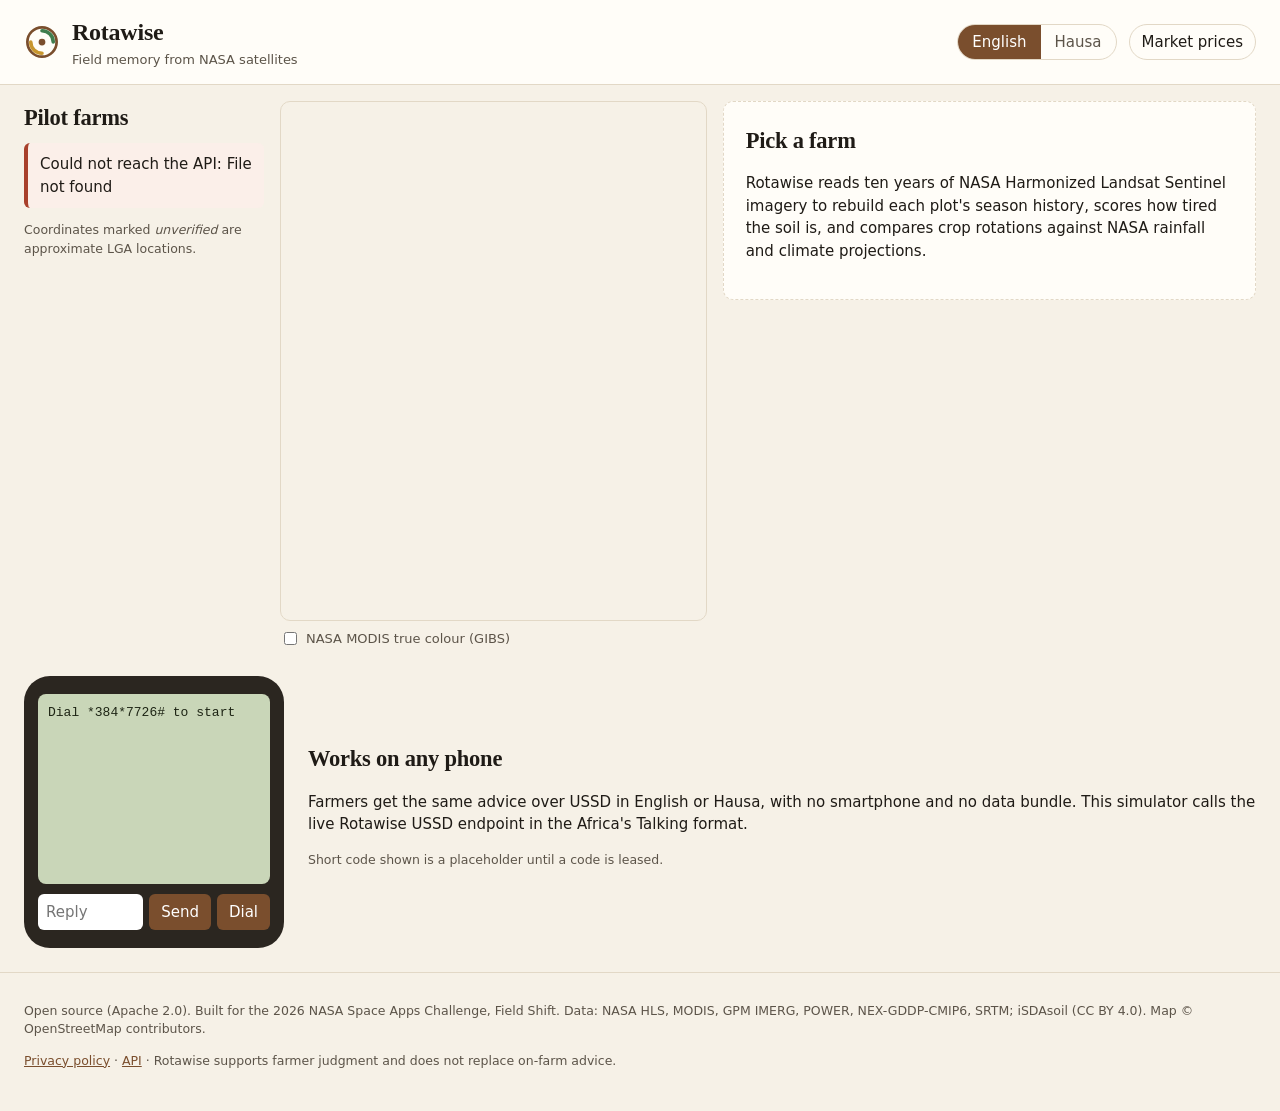
==== web/index.html @ 7418905a "Rotawise: NASA data pipeline, rotation engine, API, USSD and dashboard" ====
<!DOCTYPE html>
<html lang="en">
<head>
  <meta charset="utf-8">
  <meta name="viewport" content="width=device-width, initial-scale=1">
  <title>Rotawise · Field memory from NASA satellites</title>
  <meta name="description" content="Crop rotation decision support for Nigerian smallholder farms, built on NASA Earth observations.">
  <link rel="icon" href="favicon.svg" type="image/svg+xml">
  <link rel="stylesheet" href="vendor/maplibre-gl.css">
  <link rel="stylesheet" href="styles.css">
</head>
<body>
  <header class="top">
    <div class="brand">
      <svg class="mark" viewBox="0 0 32 32" aria-hidden="true">
        <circle cx="16" cy="16" r="13" fill="none" stroke="currentColor" stroke-width="2.4"/>
        <path d="M16 6 A10 10 0 0 1 26 16" fill="none" stroke="var(--legume)" stroke-width="3.2" stroke-linecap="round"/>
        <path d="M16 26 A10 10 0 0 1 6 16" fill="none" stroke="var(--cereal)" stroke-width="3.2" stroke-linecap="round"/>
        <circle cx="16" cy="16" r="3" fill="currentColor"/>
      </svg>
      <div>
        <h1>Rotawise</h1>
        <p class="tag">Field memory from NASA satellites</p>
      </div>
    </div>
    <div class="controls">
      <div class="seg" role="group" aria-label="Language">
        <button type="button" data-lang="en" aria-pressed="true">English</button>
        <button type="button" data-lang="ha" aria-pressed="false">Hausa</button>
      </div>
      <details class="prices">
        <summary>Market prices</summary>
        <form id="priceForm">
          <label>Urea, ₦ per 50 kg bag <input type="number" name="urea_price" min="1000" step="500" inputmode="numeric"></label>
          <label>Maize, ₦ per 100 kg bag <input type="number" name="maize_price" min="1000" step="500" inputmode="numeric"></label>
          <label>Baseline maize yield, t/ha <input type="number" name="baseline_yield" min="0.2" max="15" step="0.1"></label>
          <button type="submit">Update</button>
        </form>
      </details>
    </div>
  </header>

  <main class="layout">
    <aside class="farms" aria-label="Pilot farms">
      <h2>Pilot farms</h2>
      <ul id="farmList"></ul>
      <p class="fine">Coordinates marked <em>unverified</em> are approximate LGA locations.</p>
    </aside>

    <section class="mapwrap" aria-label="Map">
      <div id="map" role="img" aria-label="Map of pilot farms"></div>
      <label class="layer-toggle"><input type="checkbox" id="gibsToggle"> NASA MODIS true colour (GIBS)</label>
    </section>

    <section class="detail" id="detail" aria-live="polite">
      <div class="empty">
        <h2>Pick a farm</h2>
        <p>Rotawise reads ten years of NASA Harmonized Landsat Sentinel imagery to rebuild each plot's season history, scores how tired the soil is, and compares crop rotations against NASA rainfall and climate projections.</p>
      </div>
    </section>
  </main>

  <section class="ussd" aria-label="USSD simulator">
    <div class="phone">
      <div class="screen" id="ussdScreen">Dial *384*7726# to start</div>
      <form id="ussdForm" class="keypad">
        <input id="ussdInput" autocomplete="off" inputmode="numeric" aria-label="USSD reply" placeholder="Reply">
        <button type="submit">Send</button>
        <button type="button" id="ussdDial">Dial</button>
      </form>
    </div>
    <div class="ussd-copy">
      <h2>Works on any phone</h2>
      <p>Farmers get the same advice over USSD in English or Hausa, with no smartphone and no data bundle. This simulator calls the live Rotawise USSD endpoint in the Africa's Talking format.</p>
      <p class="fine">Short code shown is a placeholder until a code is leased.</p>
    </div>
  </section>

  <footer class="foot">
    <p>Open source (Apache 2.0). Built for the 2026 NASA Space Apps Challenge, Field Shift. Data: NASA HLS, MODIS, GPM IMERG, POWER, NEX-GDDP-CMIP6, SRTM; iSDAsoil (CC BY 4.0). Map © OpenStreetMap contributors.</p>
    <p><a href="privacy.html">Privacy policy</a> · <a href="/api/docs">API</a> · Rotawise supports farmer judgment and does not replace on-farm advice.</p>
  </footer>

  <script src="vendor/maplibre-gl.js"></script>
  <script src="app.js" type="module"></script>
</body>
</html>
---- web/vendor/maplibre-gl.css ----
.maplibregl-map{font:12px/20px Helvetica Neue,Arial,Helvetica,sans-serif;overflow:hidden;position:relative;-webkit-tap-highlight-color:rgb(0 0 0/0)}.maplibregl-canvas{left:0;position:absolute;top:0}.maplibregl-map:fullscreen{height:100%;width:100%}.maplibregl-ctrl-group button.maplibregl-ctrl-compass{touch-action:none}.maplibregl-canvas-container.maplibregl-interactive,.maplibregl-ctrl-group button.maplibregl-ctrl-compass{cursor:grab;-webkit-user-select:none;-moz-user-select:none;user-select:none}.maplibregl-canvas-container.maplibregl-interactive.maplibregl-track-pointer{cursor:pointer}.maplibregl-canvas-container.maplibregl-interactive:active,.maplibregl-ctrl-group button.maplibregl-ctrl-compass:active{cursor:grabbing}.maplibregl-canvas-container.maplibregl-touch-zoom-rotate,.maplibregl-canvas-container.maplibregl-touch-zoom-rotate .maplibregl-canvas{touch-action:pan-x pan-y}.maplibregl-canvas-container.maplibregl-touch-drag-pan,.maplibregl-canvas-container.maplibregl-touch-drag-pan .maplibregl-canvas{touch-action:pinch-zoom}.maplibregl-canvas-container.maplibregl-touch-zoom-rotate.maplibregl-touch-drag-pan,.maplibregl-canvas-container.maplibregl-touch-zoom-rotate.maplibregl-touch-drag-pan .maplibregl-canvas{touch-action:none}.maplibregl-canvas-container.maplibregl-touch-drag-pan.maplibregl-cooperative-gestures,.maplibregl-canvas-container.maplibregl-touch-drag-pan.maplibregl-cooperative-gestures .maplibregl-canvas{touch-action:pan-x pan-y}.maplibregl-ctrl-bottom-left,.maplibregl-ctrl-bottom-right,.maplibregl-ctrl-top-left,.maplibregl-ctrl-top-right{pointer-events:none;position:absolute;z-index:2}.maplibregl-ctrl-top-left{left:0;top:0}.maplibregl-ctrl-top-right{right:0;top:0}.maplibregl-ctrl-bottom-left{bottom:0;left:0}.maplibregl-ctrl-bottom-right{bottom:0;right:0}.maplibregl-ctrl{clear:both;pointer-events:auto;transform:translate(0)}.maplibregl-ctrl-top-left .maplibregl-ctrl{float:left;margin:10px 0 0 10px}.maplibregl-ctrl-top-right .maplibregl-ctrl{float:right;margin:10px 10px 0 0}.maplibregl-ctrl-bottom-left .maplibregl-ctrl{float:left;margin:0 0 10px 10px}.maplibregl-ctrl-bottom-right .maplibregl-ctrl{float:right;margin:0 10px 10px 0}.maplibregl-ctrl-group{background:#fff;border-radius:4px}.maplibregl-ctrl-group:not(:empty){box-shadow:0 0 0 2px rgba(0,0,0,.1)}@media (forced-colors:active){.maplibregl-ctrl-group:not(:empty){box-shadow:0 0 0 2px ButtonText}}.maplibregl-ctrl-group button{background-color:transparent;border:0;box-sizing:border-box;cursor:pointer;display:block;height:29px;outline:none;padding:0;width:29px}.maplibregl-ctrl-group button+button{border-top:1px solid #ddd}.maplibregl-ctrl button .maplibregl-ctrl-icon{background-position:50%;background-repeat:no-repeat;display:block;height:100%;width:100%}@media (forced-colors:active){.maplibregl-ctrl-icon{background-color:transparent}.maplibregl-ctrl-group button+button{border-top:1px solid ButtonText}}.maplibregl-ctrl button::-moz-focus-inner{border:0;padding:0}.maplibregl-ctrl-attrib-button:focus,.maplibregl-ctrl-group button:focus{box-shadow:0 0 2px 2px #0096ff}.maplibregl-ctrl button:disabled{cursor:not-allowed}.maplibregl-ctrl button:disabled .maplibregl-ctrl-icon{opacity:.25}.maplibregl-ctrl button:not(:disabled):hover{background-color:rgb(0 0 0/5%)}.maplibregl-ctrl-group button:focus:focus-visible{box-shadow:0 0 2px 2px #0096ff}.maplibregl-ctrl-group button:focus:not(:focus-visible){box-shadow:none}.maplibregl-ctrl-group button:focus:first-child{border-radius:4px 4px 0 0}.maplibregl-ctrl-group button:focus:last-child{border-radius:0 0 4px 4px}.maplibregl-ctrl-group button:focus:only-child{border-radius:inherit}.maplibregl-ctrl button.maplibregl-ctrl-zoom-out .maplibregl-ctrl-icon{background-image:url("data:image/svg+xml;charset=utf-8,%3Csvg xmlns='http://www.w3.org/2000/svg' width='29' height='29' fill='%23333' viewBox='0 0 29 29'%3E%3Cpath d='M10 13c-.75 0-1.5.75-1.5 1.5S9.25 16 10 16h9c.75 0 1.5-.75 1.5-1.5S19.75 13 19 13z'/%3E%3C/svg%3E")}.maplibregl-ctrl button.maplibregl-ctrl-zoom-in .maplibregl-ctrl-icon{background-image:url("data:image/svg+xml;charset=utf-8,%3Csvg xmlns='http://www.w3.org/2000/svg' width='29' height='29' fill='%23333' viewBox='0 0 29 29'%3E%3Cpath d='M14.5 8.5c-.75 0-1.5.75-1.5 1.5v3h-3c-.75 0-1.5.75-1.5 1.5S9.25 16 10 16h3v3c0 .75.75 1.5 1.5 1.5S16 19.75 16 19v-3h3c.75 0 1.5-.75 1.5-1.5S19.75 13 19 13h-3v-3c0-.75-.75-1.5-1.5-1.5'/%3E%3C/svg%3E")}@media (forced-colors:active){.maplibregl-ctrl button.maplibregl-ctrl-zoom-out .maplibregl-ctrl-icon{background-image:url("data:image/svg+xml;charset=utf-8,%3Csvg xmlns='http://www.w3.org/2000/svg' width='29' height='29' fill='%23fff' viewBox='0 0 29 29'%3E%3Cpath d='M10 13c-.75 0-1.5.75-1.5 1.5S9.25 16 10 16h9c.75 0 1.5-.75 1.5-1.5S19.75 13 19 13z'/%3E%3C/svg%3E")}.maplibregl-ctrl button.maplibregl-ctrl-zoom-in .maplibregl-ctrl-icon{background-image:url("data:image/svg+xml;charset=utf-8,%3Csvg xmlns='http://www.w3.org/2000/svg' width='29' height='29' fill='%23fff' viewBox='0 0 29 29'%3E%3Cpath d='M14.5 8.5c-.75 0-1.5.75-1.5 1.5v3h-3c-.75 0-1.5.75-1.5 1.5S9.25 16 10 16h3v3c0 .75.75 1.5 1.5 1.5S16 19.75 16 19v-3h3c.75 0 1.5-.75 1.5-1.5S19.75 13 19 13h-3v-3c0-.75-.75-1.5-1.5-1.5'/%3E%3C/svg%3E")}}@media (forced-colors:active) and (prefers-color-scheme:light){.maplibregl-ctrl button.maplibregl-ctrl-zoom-out .maplibregl-ctrl-icon{background-image:url("data:image/svg+xml;charset=utf-8,%3Csvg xmlns='http://www.w3.org/2000/svg' width='29' height='29' viewBox='0 0 29 29'%3E%3Cpath d='M10 13c-.75 0-1.5.75-1.5 1.5S9.25 16 10 16h9c.75 0 1.5-.75 1.5-1.5S19.75 13 19 13z'/%3E%3C/svg%3E")}.maplibregl-ctrl button.maplibregl-ctrl-zoom-in .maplibregl-ctrl-icon{background-image:url("data:image/svg+xml;charset=utf-8,%3Csvg xmlns='http://www.w3.org/2000/svg' width='29' height='29' viewBox='0 0 29 29'%3E%3Cpath d='M14.5 8.5c-.75 0-1.5.75-1.5 1.5v3h-3c-.75 0-1.5.75-1.5 1.5S9.25 16 10 16h3v3c0 .75.75 1.5 1.5 1.5S16 19.75 16 19v-3h3c.75 0 1.5-.75 1.5-1.5S19.75 13 19 13h-3v-3c0-.75-.75-1.5-1.5-1.5'/%3E%3C/svg%3E")}}.maplibregl-ctrl button.maplibregl-ctrl-fullscreen .maplibregl-ctrl-icon{background-image:url("data:image/svg+xml;charset=utf-8,%3Csvg xmlns='http://www.w3.org/2000/svg' width='29' height='29' fill='%23333' viewBox='0 0 29 29'%3E%3Cpath d='M24 16v5.5c0 1.75-.75 2.5-2.5 2.5H16v-1l3-1.5-4-5.5 1-1 5.5 4 1.5-3zM6 16l1.5 3 5.5-4 1 1-4 5.5 3 1.5v1H7.5C5.75 24 5 23.25 5 21.5V16zm7-11v1l-3 1.5 4 5.5-1 1-5.5-4L6 13H5V7.5C5 5.75 5.75 5 7.5 5zm11 2.5c0-1.75-.75-2.5-2.5-2.5H16v1l3 1.5-4 5.5 1 1 5.5-4 1.5 3h1z'/%3E%3C/svg%3E")}.maplibregl-ctrl button.maplibregl-ctrl-shrink .maplibregl-ctrl-icon{background-image:url("data:image/svg+xml;charset=utf-8,%3Csvg xmlns='http://www.w3.org/2000/svg' width='29' height='29' viewBox='0 0 29 29'%3E%3Cpath d='M18.5 16c-1.75 0-2.5.75-2.5 2.5V24h1l1.5-3 5.5 4 1-1-4-5.5 3-1.5v-1zM13 18.5c0-1.75-.75-2.5-2.5-2.5H5v1l3 1.5L4 24l1 1 5.5-4 1.5 3h1zm3-8c0 1.75.75 2.5 2.5 2.5H24v-1l-3-1.5L25 5l-1-1-5.5 4L17 5h-1zM10.5 13c1.75 0 2.5-.75 2.5-2.5V5h-1l-1.5 3L5 4 4 5l4 5.5L5 12v1z'/%3E%3C/svg%3E")}@media (forced-colors:active){.maplibregl-ctrl button.maplibregl-ctrl-fullscreen .maplibregl-ctrl-icon{background-image:url("data:image/svg+xml;charset=utf-8,%3Csvg xmlns='http://www.w3.org/2000/svg' width='29' height='29' fill='%23fff' viewBox='0 0 29 29'%3E%3Cpath d='M24 16v5.5c0 1.75-.75 2.5-2.5 2.5H16v-1l3-1.5-4-5.5 1-1 5.5 4 1.5-3zM6 16l1.5 3 5.5-4 1 1-4 5.5 3 1.5v1H7.5C5.75 24 5 23.25 5 21.5V16zm7-11v1l-3 1.5 4 5.5-1 1-5.5-4L6 13H5V7.5C5 5.75 5.75 5 7.5 5zm11 2.5c0-1.75-.75-2.5-2.5-2.5H16v1l3 1.5-4 5.5 1 1 5.5-4 1.5 3h1z'/%3E%3C/svg%3E")}.maplibregl-ctrl button.maplibregl-ctrl-shrink .maplibregl-ctrl-icon{background-image:url("data:image/svg+xml;charset=utf-8,%3Csvg xmlns='http://www.w3.org/2000/svg' width='29' height='29' fill='%23fff' viewBox='0 0 29 29'%3E%3Cpath d='M18.5 16c-1.75 0-2.5.75-2.5 2.5V24h1l1.5-3 5.5 4 1-1-4-5.5 3-1.5v-1zM13 18.5c0-1.75-.75-2.5-2.5-2.5H5v1l3 1.5L4 24l1 1 5.5-4 1.5 3h1zm3-8c0 1.75.75 2.5 2.5 2.5H24v-1l-3-1.5L25 5l-1-1-5.5 4L17 5h-1zM10.5 13c1.75 0 2.5-.75 2.5-2.5V5h-1l-1.5 3L5 4 4 5l4 5.5L5 12v1z'/%3E%3C/svg%3E")}}@media (forced-colors:active) and (prefers-color-scheme:light){.maplibregl-ctrl button.maplibregl-ctrl-fullscreen .maplibregl-ctrl-icon{background-image:url("data:image/svg+xml;charset=utf-8,%3Csvg xmlns='http://www.w3.org/2000/svg' width='29' height='29' viewBox='0 0 29 29'%3E%3Cpath d='M24 16v5.5c0 1.75-.75 2.5-2.5 2.5H16v-1l3-1.5-4-5.5 1-1 5.5 4 1.5-3zM6 16l1.5 3 5.5-4 1 1-4 5.5 3 1.5v1H7.5C5.75 24 5 23.25 5 21.5V16zm7-11v1l-3 1.5 4 5.5-1 1-5.5-4L6 13H5V7.5C5 5.75 5.75 5 7.5 5zm11 2.5c0-1.75-.75-2.5-2.5-2.5H16v1l3 1.5-4 5.5 1 1 5.5-4 1.5 3h1z'/%3E%3C/svg%3E")}.maplibregl-ctrl button.maplibregl-ctrl-shrink .maplibregl-ctrl-icon{background-image:url("data:image/svg+xml;charset=utf-8,%3Csvg xmlns='http://www.w3.org/2000/svg' width='29' height='29' viewBox='0 0 29 29'%3E%3Cpath d='M18.5 16c-1.75 0-2.5.75-2.5 2.5V24h1l1.5-3 5.5 4 1-1-4-5.5 3-1.5v-1zM13 18.5c0-1.75-.75-2.5-2.5-2.5H5v1l3 1.5L4 24l1 1 5.5-4 1.5 3h1zm3-8c0 1.75.75 2.5 2.5 2.5H24v-1l-3-1.5L25 5l-1-1-5.5 4L17 5h-1zM10.5 13c1.75 0 2.5-.75 2.5-2.5V5h-1l-1.5 3L5 4 4 5l4 5.5L5 12v1z'/%3E%3C/svg%3E")}}.maplibregl-ctrl button.maplibregl-ctrl-compass .maplibregl-ctrl-icon{background-image:url("data:image/svg+xml;charset=utf-8,%3Csvg xmlns='http://www.w3.org/2000/svg' width='29' height='29' fill='%23333' viewBox='0 0 29 29'%3E%3Cpath d='m10.5 14 4-8 4 8z'/%3E%3Cpath fill='%23ccc' d='m10.5 16 4 8 4-8z'/%3E%3C/svg%3E")}@media (forced-colors:active){.maplibregl-ctrl button.maplibregl-ctrl-compass .maplibregl-ctrl-icon{background-image:url("data:image/svg+xml;charset=utf-8,%3Csvg xmlns='http://www.w3.org/2000/svg' width='29' height='29' fill='%23fff' viewBox='0 0 29 29'%3E%3Cpath d='m10.5 14 4-8 4 8z'/%3E%3Cpath fill='%23ccc' d='m10.5 16 4 8 4-8z'/%3E%3C/svg%3E")}}@media (forced-colors:active) and (prefers-color-scheme:light){.maplibregl-ctrl button.maplibregl-ctrl-compass .maplibregl-ctrl-icon{background-image:url("data:image/svg+xml;charset=utf-8,%3Csvg xmlns='http://www.w3.org/2000/svg' width='29' height='29' viewBox='0 0 29 29'%3E%3Cpath d='m10.5 14 4-8 4 8z'/%3E%3Cpath fill='%23ccc' d='m10.5 16 4 8 4-8z'/%3E%3C/svg%3E")}}.maplibregl-ctrl button.maplibregl-ctrl-terrain .maplibregl-ctrl-icon{background-image:url("data:image/svg+xml;charset=utf-8,%3Csvg xmlns='http://www.w3.org/2000/svg' width='22' height='22' fill='%23333' viewBox='0 0 22 22'%3E%3Cpath d='m1.754 13.406 4.453-4.851 3.09 3.09 3.281 3.277.969-.969-3.309-3.312 3.844-4.121 6.148 6.886h1.082v-.855l-7.207-8.07-4.84 5.187L6.169 6.57l-5.48 5.965v.871ZM.688 16.844h20.625v1.375H.688Zm0 0'/%3E%3C/svg%3E")}.maplibregl-ctrl button.maplibregl-ctrl-terrain-enabled .maplibregl-ctrl-icon{background-image:url("data:image/svg+xml;charset=utf-8,%3Csvg xmlns='http://www.w3.org/2000/svg' width='22' height='22' fill='%2333b5e5' viewBox='0 0 22 22'%3E%3Cpath d='m1.754 13.406 4.453-4.851 3.09 3.09 3.281 3.277.969-.969-3.309-3.312 3.844-4.121 6.148 6.886h1.082v-.855l-7.207-8.07-4.84 5.187L6.169 6.57l-5.48 5.965v.871ZM.688 16.844h20.625v1.375H.688Zm0 0'/%3E%3C/svg%3E")}.maplibregl-ctrl button.maplibregl-ctrl-geolocate .maplibregl-ctrl-icon{background-image:url("data:image/svg+xml;charset=utf-8,%3Csvg xmlns='http://www.w3.org/2000/svg' width='29' height='29' fill='%23333' viewBox='0 0 20 20'%3E%3Cpath d='M10 4C9 4 9 5 9 5v.1A5 5 0 0 0 5.1 9H5s-1 0-1 1 1 1 1 1h.1A5 5 0 0 0 9 14.9v.1s0 1 1 1 1-1 1-1v-.1a5 5 0 0 0 3.9-3.9h.1s1 0 1-1-1-1-1-1h-.1A5 5 0 0 0 11 5.1V5s0-1-1-1m0 2.5a3.5 3.5 0 1 1 0 7 3.5 3.5 0 1 1 0-7'/%3E%3Ccircle cx='10' cy='10' r='2'/%3E%3C/svg%3E")}.maplibregl-ctrl button.maplibregl-ctrl-geolocate:disabled .maplibregl-ctrl-icon{background-image:url("data:image/svg+xml;charset=utf-8,%3Csvg xmlns='http://www.w3.org/2000/svg' width='29' height='29' fill='%23aaa' viewBox='0 0 20 20'%3E%3Cpath d='M10 4C9 4 9 5 9 5v.1A5 5 0 0 0 5.1 9H5s-1 0-1 1 1 1 1 1h.1A5 5 0 0 0 9 14.9v.1s0 1 1 1 1-1 1-1v-.1a5 5 0 0 0 3.9-3.9h.1s1 0 1-1-1-1-1-1h-.1A5 5 0 0 0 11 5.1V5s0-1-1-1m0 2.5a3.5 3.5 0 1 1 0 7 3.5 3.5 0 1 1 0-7'/%3E%3Ccircle cx='10' cy='10' r='2'/%3E%3Cpath fill='red' d='m14 5 1 1-9 9-1-1z'/%3E%3C/svg%3E")}.maplibregl-ctrl button.maplibregl-ctrl-geolocate.maplibregl-ctrl-geolocate-active .maplibregl-ctrl-icon{background-image:url("data:image/svg+xml;charset=utf-8,%3Csvg xmlns='http://www.w3.org/2000/svg' width='29' height='29' fill='%2333b5e5' viewBox='0 0 20 20'%3E%3Cpath d='M10 4C9 4 9 5 9 5v.1A5 5 0 0 0 5.1 9H5s-1 0-1 1 1 1 1 1h.1A5 5 0 0 0 9 14.9v.1s0 1 1 1 1-1 1-1v-.1a5 5 0 0 0 3.9-3.9h.1s1 0 1-1-1-1-1-1h-.1A5 5 0 0 0 11 5.1V5s0-1-1-1m0 2.5a3.5 3.5 0 1 1 0 7 3.5 3.5 0 1 1 0-7'/%3E%3Ccircle cx='10' cy='10' r='2'/%3E%3C/svg%3E")}.maplibregl-ctrl button.maplibregl-ctrl-geolocate.maplibregl-ctrl-geolocate-active-error .maplibregl-ctrl-icon{background-image:url("data:image/svg+xml;charset=utf-8,%3Csvg xmlns='http://www.w3.org/2000/svg' width='29' height='29' fill='%23e58978' viewBox='0 0 20 20'%3E%3Cpath d='M10 4C9 4 9 5 9 5v.1A5 5 0 0 0 5.1 9H5s-1 0-1 1 1 1 1 1h.1A5 5 0 0 0 9 14.9v.1s0 1 1 1 1-1 1-1v-.1a5 5 0 0 0 3.9-3.9h.1s1 0 1-1-1-1-1-1h-.1A5 5 0 0 0 11 5.1V5s0-1-1-1m0 2.5a3.5 3.5 0 1 1 0 7 3.5 3.5 0 1 1 0-7'/%3E%3Ccircle cx='10' cy='10' r='2'/%3E%3C/svg%3E")}.maplibregl-ctrl button.maplibregl-ctrl-geolocate.maplibregl-ctrl-geolocate-background .maplibregl-ctrl-icon{background-image:url("data:image/svg+xml;charset=utf-8,%3Csvg xmlns='http://www.w3.org/2000/svg' width='29' height='29' fill='%2333b5e5' viewBox='0 0 20 20'%3E%3Cpath d='M10 4C9 4 9 5 9 5v.1A5 5 0 0 0 5.1 9H5s-1 0-1 1 1 1 1 1h.1A5 5 0 0 0 9 14.9v.1s0 1 1 1 1-1 1-1v-.1a5 5 0 0 0 3.9-3.9h.1s1 0 1-1-1-1-1-1h-.1A5 5 0 0 0 11 5.1V5s0-1-1-1m0 2.5a3.5 3.5 0 1 1 0 7 3.5 3.5 0 1 1 0-7'/%3E%3C/svg%3E")}.maplibregl-ctrl button.maplibregl-ctrl-geolocate.maplibregl-ctrl-geolocate-background-error .maplibregl-ctrl-icon{background-image:url("data:image/svg+xml;charset=utf-8,%3Csvg xmlns='http://www.w3.org/2000/svg' width='29' height='29' fill='%23e54e33' viewBox='0 0 20 20'%3E%3Cpath d='M10 4C9 4 9 5 9 5v.1A5 5 0 0 0 5.1 9H5s-1 0-1 1 1 1 1 1h.1A5 5 0 0 0 9 14.9v.1s0 1 1 1 1-1 1-1v-.1a5 5 0 0 0 3.9-3.9h.1s1 0 1-1-1-1-1-1h-.1A5 5 0 0 0 11 5.1V5s0-1-1-1m0 2.5a3.5 3.5 0 1 1 0 7 3.5 3.5 0 1 1 0-7'/%3E%3C/svg%3E")}.maplibregl-ctrl button.maplibregl-ctrl-geolocate.maplibregl-ctrl-geolocate-waiting .maplibregl-ctrl-icon{animation:maplibregl-spin 2s linear infinite}@media (forced-colors:active){.maplibregl-ctrl button.maplibregl-ctrl-geolocate .maplibregl-ctrl-icon{background-image:url("data:image/svg+xml;charset=utf-8,%3Csvg xmlns='http://www.w3.org/2000/svg' width='29' height='29' fill='%23fff' viewBox='0 0 20 20'%3E%3Cpath d='M10 4C9 4 9 5 9 5v.1A5 5 0 0 0 5.1 9H5s-1 0-1 1 1 1 1 1h.1A5 5 0 0 0 9 14.9v.1s0 1 1 1 1-1 1-1v-.1a5 5 0 0 0 3.9-3.9h.1s1 0 1-1-1-1-1-1h-.1A5 5 0 0 0 11 5.1V5s0-1-1-1m0 2.5a3.5 3.5 0 1 1 0 7 3.5 3.5 0 1 1 0-7'/%3E%3Ccircle cx='10' cy='10' r='2'/%3E%3C/svg%3E")}.maplibregl-ctrl button.maplibregl-ctrl-geolocate:disabled .maplibregl-ctrl-icon{background-image:url("data:image/svg+xml;charset=utf-8,%3Csvg xmlns='http://www.w3.org/2000/svg' width='29' height='29' fill='%23999' viewBox='0 0 20 20'%3E%3Cpath d='M10 4C9 4 9 5 9 5v.1A5 5 0 0 0 5.1 9H5s-1 0-1 1 1 1 1 1h.1A5 5 0 0 0 9 14.9v.1s0 1 1 1 1-1 1-1v-.1a5 5 0 0 0 3.9-3.9h.1s1 0 1-1-1-1-1-1h-.1A5 5 0 0 0 11 5.1V5s0-1-1-1m0 2.5a3.5 3.5 0 1 1 0 7 3.5 3.5 0 1 1 0-7'/%3E%3Ccircle cx='10' cy='10' r='2'/%3E%3Cpath fill='red' d='m14 5 1 1-9 9-1-1z'/%3E%3C/svg%3E")}.maplibregl-ctrl button.maplibregl-ctrl-geolocate.maplibregl-ctrl-geolocate-active .maplibregl-ctrl-icon{background-image:url("data:image/svg+xml;charset=utf-8,%3Csvg xmlns='http://www.w3.org/2000/svg' width='29' height='29' fill='%2333b5e5' viewBox='0 0 20 20'%3E%3Cpath d='M10 4C9 4 9 5 9 5v.1A5 5 0 0 0 5.1 9H5s-1 0-1 1 1 1 1 1h.1A5 5 0 0 0 9 14.9v.1s0 1 1 1 1-1 1-1v-.1a5 5 0 0 0 3.9-3.9h.1s1 0 1-1-1-1-1-1h-.1A5 5 0 0 0 11 5.1V5s0-1-1-1m0 2.5a3.5 3.5 0 1 1 0 7 3.5 3.5 0 1 1 0-7'/%3E%3Ccircle cx='10' cy='10' r='2'/%3E%3C/svg%3E")}.maplibregl-ctrl button.maplibregl-ctrl-geolocate.maplibregl-ctrl-geolocate-active-error .maplibregl-ctrl-icon{background-image:url("data:image/svg+xml;charset=utf-8,%3Csvg xmlns='http://www.w3.org/2000/svg' width='29' height='29' fill='%23e58978' viewBox='0 0 20 20'%3E%3Cpath d='M10 4C9 4 9 5 9 5v.1A5 5 0 0 0 5.1 9H5s-1 0-1 1 1 1 1 1h.1A5 5 0 0 0 9 14.9v.1s0 1 1 1 1-1 1-1v-.1a5 5 0 0 0 3.9-3.9h.1s1 0 1-1-1-1-1-1h-.1A5 5 0 0 0 11 5.1V5s0-1-1-1m0 2.5a3.5 3.5 0 1 1 0 7 3.5 3.5 0 1 1 0-7'/%3E%3Ccircle cx='10' cy='10' r='2'/%3E%3C/svg%3E")}.maplibregl-ctrl button.maplibregl-ctrl-geolocate.maplibregl-ctrl-geolocate-background .maplibregl-ctrl-icon{background-image:url("data:image/svg+xml;charset=utf-8,%3Csvg xmlns='http://www.w3.org/2000/svg' width='29' height='29' fill='%2333b5e5' viewBox='0 0 20 20'%3E%3Cpath d='M10 4C9 4 9 5 9 5v.1A5 5 0 0 0 5.1 9H5s-1 0-1 1 1 1 1 1h.1A5 5 0 0 0 9 14.9v.1s0 1 1 1 1-1 1-1v-.1a5 5 0 0 0 3.9-3.9h.1s1 0 1-1-1-1-1-1h-.1A5 5 0 0 0 11 5.1V5s0-1-1-1m0 2.5a3.5 3.5 0 1 1 0 7 3.5 3.5 0 1 1 0-7'/%3E%3C/svg%3E")}.maplibregl-ctrl button.maplibregl-ctrl-geolocate.maplibregl-ctrl-geolocate-background-error .maplibregl-ctrl-icon{background-image:url("data:image/svg+xml;charset=utf-8,%3Csvg xmlns='http://www.w3.org/2000/svg' width='29' height='29' fill='%23e54e33' viewBox='0 0 20 20'%3E%3Cpath d='M10 4C9 4 9 5 9 5v.1A5 5 0 0 0 5.1 9H5s-1 0-1 1 1 1 1 1h.1A5 5 0 0 0 9 14.9v.1s0 1 1 1 1-1 1-1v-.1a5 5 0 0 0 3.9-3.9h.1s1 0 1-1-1-1-1-1h-.1A5 5 0 0 0 11 5.1V5s0-1-1-1m0 2.5a3.5 3.5 0 1 1 0 7 3.5 3.5 0 1 1 0-7'/%3E%3C/svg%3E")}}@media (forced-colors:active) and (prefers-color-scheme:light){.maplibregl-ctrl button.maplibregl-ctrl-geolocate .maplibregl-ctrl-icon{background-image:url("data:image/svg+xml;charset=utf-8,%3Csvg xmlns='http://www.w3.org/2000/svg' width='29' height='29' viewBox='0 0 20 20'%3E%3Cpath d='M10 4C9 4 9 5 9 5v.1A5 5 0 0 0 5.1 9H5s-1 0-1 1 1 1 1 1h.1A5 5 0 0 0 9 14.9v.1s0 1 1 1 1-1 1-1v-.1a5 5 0 0 0 3.9-3.9h.1s1 0 1-1-1-1-1-1h-.1A5 5 0 0 0 11 5.1V5s0-1-1-1m0 2.5a3.5 3.5 0 1 1 0 7 3.5 3.5 0 1 1 0-7'/%3E%3Ccircle cx='10' cy='10' r='2'/%3E%3C/svg%3E")}.maplibregl-ctrl button.maplibregl-ctrl-geolocate:disabled .maplibregl-ctrl-icon{background-image:url("data:image/svg+xml;charset=utf-8,%3Csvg xmlns='http://www.w3.org/2000/svg' width='29' height='29' fill='%23666' viewBox='0 0 20 20'%3E%3Cpath d='M10 4C9 4 9 5 9 5v.1A5 5 0 0 0 5.1 9H5s-1 0-1 1 1 1 1 1h.1A5 5 0 0 0 9 14.9v.1s0 1 1 1 1-1 1-1v-.1a5 5 0 0 0 3.9-3.9h.1s1 0 1-1-1-1-1-1h-.1A5 5 0 0 0 11 5.1V5s0-1-1-1m0 2.5a3.5 3.5 0 1 1 0 7 3.5 3.5 0 1 1 0-7'/%3E%3Ccircle cx='10' cy='10' r='2'/%3E%3Cpath fill='red' d='m14 5 1 1-9 9-1-1z'/%3E%3C/svg%3E")}}@keyframes maplibregl-spin{0%{transform:rotate(0deg)}to{transform:rotate(1turn)}}a.maplibregl-ctrl-logo{background-image:url("data:image/svg+xml;charset=utf-8,%3Csvg xmlns='http://www.w3.org/2000/svg' width='88' height='23' fill='none'%3E%3Cpath fill='%23000' fill-opacity='.4' fill-rule='evenodd' d='M17.408 16.796h-1.827l2.501-12.095h.198l3.324 6.533.988 2.19.988-2.19 3.258-6.533h.181l2.6 12.095h-1.81l-1.218-5.644-.362-1.71-.658 1.71-2.929 5.644h-.098l-2.914-5.644-.757-1.71-.345 1.71zm1.958-3.42-.726 3.663a1.255 1.255 0 0 1-1.232 1.011h-1.827a1.255 1.255 0 0 1-1.229-1.509l2.501-12.095a1.255 1.255 0 0 1 1.23-1.001h.197a1.25 1.25 0 0 1 1.12.685l3.19 6.273 3.125-6.263a1.25 1.25 0 0 1 1.123-.695h.181a1.255 1.255 0 0 1 1.227.991l1.443 6.71a5 5 0 0 1 .314-.787l.009-.016a4.6 4.6 0 0 1 1.777-1.887c.782-.46 1.668-.667 2.611-.667a4.6 4.6 0 0 1 1.7.32l.306.134c.21-.16.474-.256.759-.256h1.694a1.255 1.255 0 0 1 1.212.925 1.255 1.255 0 0 1 1.212-.925h1.711c.284 0 .545.094.755.252.613-.3 1.312-.45 2.075-.45 1.356 0 2.557.445 3.482 1.4q.47.48.763 1.064V4.701a1.255 1.255 0 0 1 1.255-1.255h1.86A1.255 1.255 0 0 1 54.44 4.7v9.194h2.217c.19 0 .37.043.532.118v-4.77c0-.356.147-.678.385-.906a2.42 2.42 0 0 1-.682-1.71c0-.665.267-1.253.735-1.7a2.45 2.45 0 0 1 1.722-.674 2.43 2.43 0 0 1 1.705.675q.318.302.504.683V4.7a1.255 1.255 0 0 1 1.255-1.255h1.744A1.255 1.255 0 0 1 65.812 4.7v3.335a4.8 4.8 0 0 1 1.526-.246c.938 0 1.817.214 2.59.69a4.47 4.47 0 0 1 1.67 1.743v-.98a1.255 1.255 0 0 1 1.256-1.256h1.777c.233 0 .451.064.639.174a3.4 3.4 0 0 1 1.567-.372c.346 0 .861.02 1.285.232a1.25 1.25 0 0 1 .689 1.004 4.7 4.7 0 0 1 .853-.588c.795-.44 1.675-.647 2.61-.647 1.385 0 2.65.39 3.525 1.396.836.938 1.168 2.173 1.168 3.528q-.001.515-.056 1.051a1.255 1.255 0 0 1-.947 1.09l.408.952a1.255 1.255 0 0 1-.477 1.552c-.418.268-.92.463-1.458.612-.613.171-1.304.244-2.049.244-1.06 0-2.043-.207-2.886-.698l-.015-.008c-.798-.48-1.419-1.135-1.818-1.963l-.004-.008a5.8 5.8 0 0 1-.548-2.512q0-.429.053-.843a1.3 1.3 0 0 1-.333-.086l-.166-.004c-.223 0-.426.062-.643.228-.03.024-.142.139-.142.59v3.883a1.255 1.255 0 0 1-1.256 1.256h-1.777a1.255 1.255 0 0 1-1.256-1.256V15.69l-.032.057a4.8 4.8 0 0 1-1.86 1.833 5.04 5.04 0 0 1-2.484.634 4.5 4.5 0 0 1-1.935-.424 1.25 1.25 0 0 1-.764.258h-1.71a1.255 1.255 0 0 1-1.256-1.255V7.687a2.4 2.4 0 0 1-.428.625c.253.23.412.561.412.93v7.553a1.255 1.255 0 0 1-1.256 1.255h-1.843a1.25 1.25 0 0 1-.894-.373c-.228.23-.544.373-.894.373H51.32a1.255 1.255 0 0 1-1.256-1.255v-1.251l-.061.117a4.7 4.7 0 0 1-1.782 1.884 4.77 4.77 0 0 1-2.485.67 5.6 5.6 0 0 1-1.485-.188l.009 2.764a1.255 1.255 0 0 1-1.255 1.259h-1.729a1.255 1.255 0 0 1-1.255-1.255v-3.537a1.255 1.255 0 0 1-1.167.793h-1.679a1.25 1.25 0 0 1-.77-.263 4.5 4.5 0 0 1-1.945.429c-.885 0-1.724-.21-2.495-.632l-.017-.01a5 5 0 0 1-1.081-.836 1.255 1.255 0 0 1-1.254 1.312h-1.81a1.255 1.255 0 0 1-1.228-.99l-.782-3.625-2.044 3.939a1.25 1.25 0 0 1-1.115.676h-.098a1.25 1.25 0 0 1-1.116-.68l-2.061-3.994zM35.92 16.63l.207-.114.223-.15q.493-.356.735-.785l.061-.118.033 1.332h1.678V9.242h-1.694l-.033 1.267q-.133-.329-.526-.658l-.032-.028a3.2 3.2 0 0 0-.668-.428l-.27-.12a3.3 3.3 0 0 0-1.235-.23q-1.136-.001-1.974.493a3.36 3.36 0 0 0-1.3 1.382q-.445.89-.444 2.074 0 1.2.51 2.107a3.8 3.8 0 0 0 1.382 1.381 3.9 3.9 0 0 0 1.893.477q.795 0 1.455-.33zm-2.789-5.38q-.576.675-.575 1.762 0 1.102.559 1.794.576.675 1.645.675a2.25 2.25 0 0 0 .934-.19 2.2 2.2 0 0 0 .468-.29l.178-.161a2.2 2.2 0 0 0 .397-.561q.244-.5.244-1.15v-.115q0-.708-.296-1.267l-.043-.077a2.2 2.2 0 0 0-.633-.709l-.13-.086-.047-.028a2.1 2.1 0 0 0-1.073-.285q-1.052 0-1.629.692zm2.316 2.706c.163-.17.28-.407.28-.83v-.114c0-.292-.06-.508-.15-.68a.96.96 0 0 0-.353-.389.85.85 0 0 0-.464-.127c-.4 0-.56.114-.664.239l-.01.012c-.148.174-.275.45-.275.945 0 .506.122.801.27.99.097.11.266.224.68.224.303 0 .504-.09.687-.269zm7.545 1.705a2.6 2.6 0 0 0 .331.423q.319.33.755.548l.173.074q.65.255 1.49.255 1.02 0 1.844-.493a3.45 3.45 0 0 0 1.316-1.4q.493-.904.493-2.089 0-1.909-.988-2.913-.988-1.02-2.584-1.02-.898 0-1.575.347a3 3 0 0 0-.415.262l-.199.166a3.4 3.4 0 0 0-.64.82V9.242h-1.712v11.553h1.729l-.017-5.134zm.53-1.138q.206.29.48.5l.155.11.053.034q.51.296 1.119.297 1.07 0 1.645-.675.577-.69.576-1.762 0-1.119-.576-1.777-.558-.675-1.645-.675-.435 0-.835.16a2 2 0 0 0-.284.136 2 2 0 0 0-.363.254 2.2 2.2 0 0 0-.46.569l-.082.162a2.6 2.6 0 0 0-.213 1.072v.115q0 .707.296 1.267l.135.211zm.964-.818a1.1 1.1 0 0 0 .367.385.94.94 0 0 0 .476.118c.423 0 .59-.117.687-.23.159-.194.28-.478.28-.95 0-.53-.133-.8-.266-.952l-.021-.025c-.078-.094-.231-.221-.68-.221a1 1 0 0 0-.503.135l-.012.007a.86.86 0 0 0-.335.343c-.073.133-.132.324-.132.614v.115a1.4 1.4 0 0 0 .14.66zm15.7-6.222q.347-.346.346-.856a1.05 1.05 0 0 0-.345-.79 1.18 1.18 0 0 0-.84-.329q-.51 0-.855.33a1.05 1.05 0 0 0-.346.79q0 .51.346.855.345.346.856.346.51 0 .839-.346zm4.337 9.314.033-1.332q.191.403.59.747l.098.081a4 4 0 0 0 .316.224l.223.122a3.2 3.2 0 0 0 1.44.322 3.8 3.8 0 0 0 1.875-.477 3.5 3.5 0 0 0 1.382-1.366q.527-.89.526-2.09 0-1.184-.444-2.073a3.24 3.24 0 0 0-1.283-1.399q-.823-.51-1.942-.51a3.5 3.5 0 0 0-1.527.344l-.086.043-.165.09a3 3 0 0 0-.33.214q-.432.315-.656.707a2 2 0 0 0-.099.198l.082-1.283V4.701h-1.744v12.095zm.473-2.509a2.5 2.5 0 0 0 .566.7q.117.098.245.18l.144.08a2.1 2.1 0 0 0 .975.232q1.07 0 1.645-.675.576-.69.576-1.778 0-1.102-.576-1.777-.56-.691-1.645-.692a2.2 2.2 0 0 0-1.015.235q-.22.113-.415.282l-.15.142a2.1 2.1 0 0 0-.42.594q-.223.479-.223 1.1v.115q0 .705.293 1.26zm2.616-.293c.157-.191.28-.479.28-.967 0-.51-.13-.79-.276-.961l-.021-.026c-.082-.1-.232-.225-.67-.225a.87.87 0 0 0-.681.279l-.012.011c-.154.155-.274.38-.274.807v.115c0 .285.057.499.144.669a1.1 1.1 0 0 0 .367.405c.137.082.28.123.455.123.423 0 .59-.118.686-.23zm8.266-3.013q.345-.13.724-.14l.069-.002q.493 0 .642.099l.247-1.794q-.196-.099-.717-.099a2.3 2.3 0 0 0-.545.063 2 2 0 0 0-.411.148 2.2 2.2 0 0 0-.4.249 2.5 2.5 0 0 0-.485.499 2.7 2.7 0 0 0-.32.581l-.05.137v-1.48h-1.778v7.553h1.777v-3.884q0-.546.159-.943a1.5 1.5 0 0 1 .466-.636 2.5 2.5 0 0 1 .399-.253 2 2 0 0 1 .224-.099zm9.784 2.656.05-.922q0-1.743-.856-2.698-.838-.97-2.584-.97-1.119-.001-2.007.493a3.46 3.46 0 0 0-1.4 1.382q-.493.906-.493 2.106 0 1.07.428 1.975.428.89 1.332 1.432.906.526 2.255.526.973 0 1.668-.185l.044-.012.135-.04q.613-.184.984-.421l-.542-1.267q-.3.162-.642.274l-.297.087q-.51.131-1.3.131-.954 0-1.497-.444a1.6 1.6 0 0 1-.192-.193q-.366-.44-.512-1.234l-.004-.021zm-5.427-1.256-.003.022h3.752v-.138q-.011-.727-.288-1.118a1 1 0 0 0-.156-.176q-.46-.428-1.316-.428-.986 0-1.494.604-.379.45-.494 1.234zm-27.053 2.77V4.7h-1.86v12.095h5.333V15.15zm7.103-5.908v7.553h-1.843V9.242h1.843z'/%3E%3Cpath fill='%23fff' d='m19.63 11.151-.757-1.71-.345 1.71-1.12 5.644h-1.827L18.083 4.7h.197l3.325 6.533.988 2.19.988-2.19L26.839 4.7h.181l2.6 12.095h-1.81l-1.218-5.644-.362-1.71-.658 1.71-2.93 5.644h-.098l-2.913-5.644zm14.836 5.81q-1.02 0-1.893-.478a3.8 3.8 0 0 1-1.381-1.382q-.51-.906-.51-2.106 0-1.185.444-2.074a3.36 3.36 0 0 1 1.3-1.382q.839-.494 1.974-.494a3.3 3.3 0 0 1 1.234.231 3.3 3.3 0 0 1 .97.575q.396.33.527.659l.033-1.267h1.694v7.553H37.18l-.033-1.332q-.279.593-1.02 1.053a3.17 3.17 0 0 1-1.662.444zm.296-1.482q.938 0 1.58-.642.642-.66.642-1.711v-.115q0-.708-.296-1.267a2.2 2.2 0 0 0-.807-.872 2.1 2.1 0 0 0-1.119-.313q-1.053 0-1.629.692-.575.675-.575 1.76 0 1.103.559 1.795.577.675 1.645.675zm6.521-6.237h1.711v1.4q.906-1.597 2.83-1.597 1.596 0 2.584 1.02.988 1.005.988 2.914 0 1.185-.493 2.09a3.46 3.46 0 0 1-1.316 1.399 3.5 3.5 0 0 1-1.844.493q-.954 0-1.662-.329a2.67 2.67 0 0 1-1.086-.97l.017 5.134h-1.728zm4.048 6.22q1.07 0 1.645-.674.577-.69.576-1.762 0-1.119-.576-1.777-.558-.675-1.645-.675-.592 0-1.12.296-.51.28-.822.823-.296.527-.296 1.234v.115q0 .708.296 1.267.313.543.823.855.51.296 1.119.297z'/%3E%3Cpath fill='%23e1e3e9' d='M51.325 4.7h1.86v10.45h3.473v1.646h-5.333zm7.12 4.542h1.843v7.553h-1.843zm.905-1.415a1.16 1.16 0 0 1-.856-.346 1.17 1.17 0 0 1-.346-.856 1.05 1.05 0 0 1 .346-.79q.346-.329.856-.329.494 0 .839.33a1.05 1.05 0 0 1 .345.79 1.16 1.16 0 0 1-.345.855q-.33.346-.84.346zm7.875 9.133a3.17 3.17 0 0 1-1.662-.444q-.723-.46-1.004-1.053l-.033 1.332h-1.71V4.701h1.743v4.657l-.082 1.283q.279-.658 1.086-1.119a3.5 3.5 0 0 1 1.778-.477q1.119 0 1.942.51a3.24 3.24 0 0 1 1.283 1.4q.445.888.444 2.072 0 1.201-.526 2.09a3.5 3.5 0 0 1-1.382 1.366 3.8 3.8 0 0 1-1.876.477zm-.296-1.481q1.069 0 1.645-.675.577-.69.577-1.778 0-1.102-.577-1.776-.56-.691-1.645-.692a2.12 2.12 0 0 0-1.58.659q-.642.641-.642 1.694v.115q0 .71.296 1.267a2.4 2.4 0 0 0 .807.872 2.1 2.1 0 0 0 1.119.313zm5.927-6.237h1.777v1.481q.263-.757.856-1.217a2.14 2.14 0 0 1 1.349-.46q.527 0 .724.098l-.247 1.794q-.149-.099-.642-.099-.774 0-1.416.494-.626.493-.626 1.58v3.883h-1.777V9.242zm9.534 7.718q-1.35 0-2.255-.526-.904-.543-1.332-1.432a4.6 4.6 0 0 1-.428-1.975q0-1.2.493-2.106a3.46 3.46 0 0 1 1.4-1.382q.889-.495 2.007-.494 1.744 0 2.584.97.855.956.856 2.7 0 .444-.05.92h-5.43q.18 1.005.708 1.45.542.443 1.497.443.79 0 1.3-.131a4 4 0 0 0 .938-.362l.542 1.267q-.411.263-1.119.46-.708.198-1.711.197zm1.596-4.558q.016-1.02-.444-1.432-.46-.428-1.316-.428-1.728 0-1.991 1.86z'/%3E%3Cpath d='M5.074 15.948a.484.657 0 0 0-.486.659v1.84a.484.657 0 0 0 .486.659h4.101a.484.657 0 0 0 .486-.659v-1.84a.484.657 0 0 0-.486-.659zm3.56 1.16H5.617v.838h3.017z' style='fill:%23fff;fill-rule:evenodd;stroke-width:1.03600001'/%3E%3Cg style='stroke-width:1.12603545'%3E%3Cpath d='M-9.408-1.416c-3.833-.025-7.056 2.912-7.08 6.615-.02 3.08 1.653 4.832 3.107 6.268.903.892 1.721 1.74 2.32 2.902l-.525-.004c-.543-.003-.992.304-1.24.639a1.87 1.87 0 0 0-.362 1.121l-.011 1.877c-.003.402.104.787.347 1.125.244.338.688.653 1.23.656l4.142.028c.542.003.99-.306 1.238-.641a1.87 1.87 0 0 0 .363-1.121l.012-1.875a1.87 1.87 0 0 0-.348-1.127c-.243-.338-.688-.653-1.23-.656l-.518-.004c.597-1.145 1.425-1.983 2.348-2.87 1.473-1.414 3.18-3.149 3.2-6.226-.016-3.59-2.923-6.684-6.993-6.707m-.006 1.1v.002c3.274.02 5.92 2.532 5.9 5.6-.017 2.706-1.39 4.026-2.863 5.44-1.034.994-2.118 2.033-2.814 3.633-.018.041-.052.055-.075.065q-.013.004-.02.01a.34.34 0 0 1-.226.084.34.34 0 0 1-.224-.086l-.092-.077c-.699-1.615-1.768-2.669-2.781-3.67-1.454-1.435-2.797-2.762-2.78-5.478.02-3.067 2.7-5.545 5.975-5.523m-.02 2.826c-1.62-.01-2.944 1.315-2.955 2.96-.01 1.646 1.295 2.988 2.916 2.999h.002c1.621.01 2.943-1.316 2.953-2.961.011-1.646-1.294-2.988-2.916-2.998m-.005 1.1c1.017.006 1.829.83 1.822 1.89s-.83 1.874-1.848 1.867c-1.018-.006-1.829-.83-1.822-1.89s.83-1.874 1.848-1.868m-2.155 11.857 4.14.025c.271.002.49.305.487.676l-.013 1.875c-.003.37-.224.67-.495.668l-4.14-.025c-.27-.002-.487-.306-.485-.676l.012-1.875c.003-.37.224-.67.494-.668' style='color:%23000;font-style:normal;font-variant:normal;font-weight:400;font-stretch:normal;font-size:medium;line-height:normal;font-family:sans-serif;font-variant-ligatures:normal;font-variant-position:normal;font-variant-caps:normal;font-variant-numeric:normal;font-variant-alternates:normal;font-feature-settings:normal;text-indent:0;text-align:start;text-decoration:none;text-decoration-line:none;text-decoration-style:solid;text-decoration-color:%23000;letter-spacing:normal;word-spacing:normal;text-transform:none;writing-mode:lr-tb;direction:ltr;text-orientation:mixed;dominant-baseline:auto;baseline-shift:baseline;text-anchor:start;white-space:normal;shape-padding:0;clip-rule:evenodd;display:inline;overflow:visible;visibility:visible;opacity:1;isolation:auto;mix-blend-mode:normal;color-interpolation:sRGB;color-interpolation-filters:linearRGB;solid-color:%23000;solid-opacity:1;vector-effect:none;fill:%23000;fill-opacity:.4;fill-rule:evenodd;stroke:none;stroke-width:2.47727823;stroke-linecap:butt;stroke-linejoin:miter;stroke-miterlimit:4;stroke-dasharray:none;stroke-dashoffset:0;stroke-opacity:1;color-rendering:auto;image-rendering:auto;shape-rendering:auto;text-rendering:auto' transform='translate(15.553 2.85)scale(.88807)'/%3E%3Cpath d='M-9.415-.316C-12.69-.338-15.37 2.14-15.39 5.207c-.017 2.716 1.326 4.041 2.78 5.477 1.013 1 2.081 2.055 2.78 3.67l.092.076a.34.34 0 0 0 .225.086.34.34 0 0 0 .227-.083l.019-.01c.022-.009.057-.024.074-.064.697-1.6 1.78-2.64 2.814-3.634 1.473-1.414 2.847-2.733 2.864-5.44.02-3.067-2.627-5.58-5.901-5.601m-.057 8.784c1.621.011 2.944-1.315 2.955-2.96.01-1.646-1.295-2.988-2.916-2.999-1.622-.01-2.945 1.315-2.955 2.96s1.295 2.989 2.916 3' style='clip-rule:evenodd;fill:%23e1e3e9;fill-opacity:1;fill-rule:evenodd;stroke:none;stroke-width:2.47727823;stroke-miterlimit:4;stroke-dasharray:none;stroke-opacity:.4' transform='translate(15.553 2.85)scale(.88807)'/%3E%3Cpath d='M-11.594 15.465c-.27-.002-.492.297-.494.668l-.012 1.876c-.003.371.214.673.485.675l4.14.027c.271.002.492-.298.495-.668l.012-1.877c.003-.37-.215-.672-.485-.674z' style='clip-rule:evenodd;fill:%23fff;fill-opacity:1;fill-rule:evenodd;stroke:none;stroke-width:2.47727823;stroke-miterlimit:4;stroke-dasharray:none;stroke-opacity:.4' transform='translate(15.553 2.85)scale(.88807)'/%3E%3C/g%3E%3C/svg%3E");background-repeat:no-repeat;cursor:pointer;display:block;height:23px;margin:0 0 -4px -4px;overflow:hidden;width:88px}a.maplibregl-ctrl-logo.maplibregl-compact{width:14px}@media (forced-colors:active){a.maplibregl-ctrl-logo{background-color:transparent;background-image:url("data:image/svg+xml;charset=utf-8,%3Csvg xmlns='http://www.w3.org/2000/svg' width='88' height='23' fill='none'%3E%3Cpath fill='%23000' fill-opacity='.4' fill-rule='evenodd' d='M17.408 16.796h-1.827l2.501-12.095h.198l3.324 6.533.988 2.19.988-2.19 3.258-6.533h.181l2.6 12.095h-1.81l-1.218-5.644-.362-1.71-.658 1.71-2.929 5.644h-.098l-2.914-5.644-.757-1.71-.345 1.71zm1.958-3.42-.726 3.663a1.255 1.255 0 0 1-1.232 1.011h-1.827a1.255 1.255 0 0 1-1.229-1.509l2.501-12.095a1.255 1.255 0 0 1 1.23-1.001h.197a1.25 1.25 0 0 1 1.12.685l3.19 6.273 3.125-6.263a1.25 1.25 0 0 1 1.123-.695h.181a1.255 1.255 0 0 1 1.227.991l1.443 6.71a5 5 0 0 1 .314-.787l.009-.016a4.6 4.6 0 0 1 1.777-1.887c.782-.46 1.668-.667 2.611-.667a4.6 4.6 0 0 1 1.7.32l.306.134c.21-.16.474-.256.759-.256h1.694a1.255 1.255 0 0 1 1.212.925 1.255 1.255 0 0 1 1.212-.925h1.711c.284 0 .545.094.755.252.613-.3 1.312-.45 2.075-.45 1.356 0 2.557.445 3.482 1.4q.47.48.763 1.064V4.701a1.255 1.255 0 0 1 1.255-1.255h1.86A1.255 1.255 0 0 1 54.44 4.7v9.194h2.217c.19 0 .37.043.532.118v-4.77c0-.356.147-.678.385-.906a2.42 2.42 0 0 1-.682-1.71c0-.665.267-1.253.735-1.7a2.45 2.45 0 0 1 1.722-.674 2.43 2.43 0 0 1 1.705.675q.318.302.504.683V4.7a1.255 1.255 0 0 1 1.255-1.255h1.744A1.255 1.255 0 0 1 65.812 4.7v3.335a4.8 4.8 0 0 1 1.526-.246c.938 0 1.817.214 2.59.69a4.47 4.47 0 0 1 1.67 1.743v-.98a1.255 1.255 0 0 1 1.256-1.256h1.777c.233 0 .451.064.639.174a3.4 3.4 0 0 1 1.567-.372c.346 0 .861.02 1.285.232a1.25 1.25 0 0 1 .689 1.004 4.7 4.7 0 0 1 .853-.588c.795-.44 1.675-.647 2.61-.647 1.385 0 2.65.39 3.525 1.396.836.938 1.168 2.173 1.168 3.528q-.001.515-.056 1.051a1.255 1.255 0 0 1-.947 1.09l.408.952a1.255 1.255 0 0 1-.477 1.552c-.418.268-.92.463-1.458.612-.613.171-1.304.244-2.049.244-1.06 0-2.043-.207-2.886-.698l-.015-.008c-.798-.48-1.419-1.135-1.818-1.963l-.004-.008a5.8 5.8 0 0 1-.548-2.512q0-.429.053-.843a1.3 1.3 0 0 1-.333-.086l-.166-.004c-.223 0-.426.062-.643.228-.03.024-.142.139-.142.59v3.883a1.255 1.255 0 0 1-1.256 1.256h-1.777a1.255 1.255 0 0 1-1.256-1.256V15.69l-.032.057a4.8 4.8 0 0 1-1.86 1.833 5.04 5.04 0 0 1-2.484.634 4.5 4.5 0 0 1-1.935-.424 1.25 1.25 0 0 1-.764.258h-1.71a1.255 1.255 0 0 1-1.256-1.255V7.687a2.4 2.4 0 0 1-.428.625c.253.23.412.561.412.93v7.553a1.255 1.255 0 0 1-1.256 1.255h-1.843a1.25 1.25 0 0 1-.894-.373c-.228.23-.544.373-.894.373H51.32a1.255 1.255 0 0 1-1.256-1.255v-1.251l-.061.117a4.7 4.7 0 0 1-1.782 1.884 4.77 4.77 0 0 1-2.485.67 5.6 5.6 0 0 1-1.485-.188l.009 2.764a1.255 1.255 0 0 1-1.255 1.259h-1.729a1.255 1.255 0 0 1-1.255-1.255v-3.537a1.255 1.255 0 0 1-1.167.793h-1.679a1.25 1.25 0 0 1-.77-.263 4.5 4.5 0 0 1-1.945.429c-.885 0-1.724-.21-2.495-.632l-.017-.01a5 5 0 0 1-1.081-.836 1.255 1.255 0 0 1-1.254 1.312h-1.81a1.255 1.255 0 0 1-1.228-.99l-.782-3.625-2.044 3.939a1.25 1.25 0 0 1-1.115.676h-.098a1.25 1.25 0 0 1-1.116-.68l-2.061-3.994zM35.92 16.63l.207-.114.223-.15q.493-.356.735-.785l.061-.118.033 1.332h1.678V9.242h-1.694l-.033 1.267q-.133-.329-.526-.658l-.032-.028a3.2 3.2 0 0 0-.668-.428l-.27-.12a3.3 3.3 0 0 0-1.235-.23q-1.136-.001-1.974.493a3.36 3.36 0 0 0-1.3 1.382q-.445.89-.444 2.074 0 1.2.51 2.107a3.8 3.8 0 0 0 1.382 1.381 3.9 3.9 0 0 0 1.893.477q.795 0 1.455-.33zm-2.789-5.38q-.576.675-.575 1.762 0 1.102.559 1.794.576.675 1.645.675a2.25 2.25 0 0 0 .934-.19 2.2 2.2 0 0 0 .468-.29l.178-.161a2.2 2.2 0 0 0 .397-.561q.244-.5.244-1.15v-.115q0-.708-.296-1.267l-.043-.077a2.2 2.2 0 0 0-.633-.709l-.13-.086-.047-.028a2.1 2.1 0 0 0-1.073-.285q-1.052 0-1.629.692zm2.316 2.706c.163-.17.28-.407.28-.83v-.114c0-.292-.06-.508-.15-.68a.96.96 0 0 0-.353-.389.85.85 0 0 0-.464-.127c-.4 0-.56.114-.664.239l-.01.012c-.148.174-.275.45-.275.945 0 .506.122.801.27.99.097.11.266.224.68.224.303 0 .504-.09.687-.269zm7.545 1.705a2.6 2.6 0 0 0 .331.423q.319.33.755.548l.173.074q.65.255 1.49.255 1.02 0 1.844-.493a3.45 3.45 0 0 0 1.316-1.4q.493-.904.493-2.089 0-1.909-.988-2.913-.988-1.02-2.584-1.02-.898 0-1.575.347a3 3 0 0 0-.415.262l-.199.166a3.4 3.4 0 0 0-.64.82V9.242h-1.712v11.553h1.729l-.017-5.134zm.53-1.138q.206.29.48.5l.155.11.053.034q.51.296 1.119.297 1.07 0 1.645-.675.577-.69.576-1.762 0-1.119-.576-1.777-.558-.675-1.645-.675-.435 0-.835.16a2 2 0 0 0-.284.136 2 2 0 0 0-.363.254 2.2 2.2 0 0 0-.46.569l-.082.162a2.6 2.6 0 0 0-.213 1.072v.115q0 .707.296 1.267l.135.211zm.964-.818a1.1 1.1 0 0 0 .367.385.94.94 0 0 0 .476.118c.423 0 .59-.117.687-.23.159-.194.28-.478.28-.95 0-.53-.133-.8-.266-.952l-.021-.025c-.078-.094-.231-.221-.68-.221a1 1 0 0 0-.503.135l-.012.007a.86.86 0 0 0-.335.343c-.073.133-.132.324-.132.614v.115a1.4 1.4 0 0 0 .14.66zm15.7-6.222q.347-.346.346-.856a1.05 1.05 0 0 0-.345-.79 1.18 1.18 0 0 0-.84-.329q-.51 0-.855.33a1.05 1.05 0 0 0-.346.79q0 .51.346.855.345.346.856.346.51 0 .839-.346zm4.337 9.314.033-1.332q.191.403.59.747l.098.081a4 4 0 0 0 .316.224l.223.122a3.2 3.2 0 0 0 1.44.322 3.8 3.8 0 0 0 1.875-.477 3.5 3.5 0 0 0 1.382-1.366q.527-.89.526-2.09 0-1.184-.444-2.073a3.24 3.24 0 0 0-1.283-1.399q-.823-.51-1.942-.51a3.5 3.5 0 0 0-1.527.344l-.086.043-.165.09a3 3 0 0 0-.33.214q-.432.315-.656.707a2 2 0 0 0-.099.198l.082-1.283V4.701h-1.744v12.095zm.473-2.509a2.5 2.5 0 0 0 .566.7q.117.098.245.18l.144.08a2.1 2.1 0 0 0 .975.232q1.07 0 1.645-.675.576-.69.576-1.778 0-1.102-.576-1.777-.56-.691-1.645-.692a2.2 2.2 0 0 0-1.015.235q-.22.113-.415.282l-.15.142a2.1 2.1 0 0 0-.42.594q-.223.479-.223 1.1v.115q0 .705.293 1.26zm2.616-.293c.157-.191.28-.479.28-.967 0-.51-.13-.79-.276-.961l-.021-.026c-.082-.1-.232-.225-.67-.225a.87.87 0 0 0-.681.279l-.012.011c-.154.155-.274.38-.274.807v.115c0 .285.057.499.144.669a1.1 1.1 0 0 0 .367.405c.137.082.28.123.455.123.423 0 .59-.118.686-.23zm8.266-3.013q.345-.13.724-.14l.069-.002q.493 0 .642.099l.247-1.794q-.196-.099-.717-.099a2.3 2.3 0 0 0-.545.063 2 2 0 0 0-.411.148 2.2 2.2 0 0 0-.4.249 2.5 2.5 0 0 0-.485.499 2.7 2.7 0 0 0-.32.581l-.05.137v-1.48h-1.778v7.553h1.777v-3.884q0-.546.159-.943a1.5 1.5 0 0 1 .466-.636 2.5 2.5 0 0 1 .399-.253 2 2 0 0 1 .224-.099zm9.784 2.656.05-.922q0-1.743-.856-2.698-.838-.97-2.584-.97-1.119-.001-2.007.493a3.46 3.46 0 0 0-1.4 1.382q-.493.906-.493 2.106 0 1.07.428 1.975.428.89 1.332 1.432.906.526 2.255.526.973 0 1.668-.185l.044-.012.135-.04q.613-.184.984-.421l-.542-1.267q-.3.162-.642.274l-.297.087q-.51.131-1.3.131-.954 0-1.497-.444a1.6 1.6 0 0 1-.192-.193q-.366-.44-.512-1.234l-.004-.021zm-5.427-1.256-.003.022h3.752v-.138q-.011-.727-.288-1.118a1 1 0 0 0-.156-.176q-.46-.428-1.316-.428-.986 0-1.494.604-.379.45-.494 1.234zm-27.053 2.77V4.7h-1.86v12.095h5.333V15.15zm7.103-5.908v7.553h-1.843V9.242h1.843z'/%3E%3Cpath fill='%23fff' d='m19.63 11.151-.757-1.71-.345 1.71-1.12 5.644h-1.827L18.083 4.7h.197l3.325 6.533.988 2.19.988-2.19L26.839 4.7h.181l2.6 12.095h-1.81l-1.218-5.644-.362-1.71-.658 1.71-2.93 5.644h-.098l-2.913-5.644zm14.836 5.81q-1.02 0-1.893-.478a3.8 3.8 0 0 1-1.381-1.382q-.51-.906-.51-2.106 0-1.185.444-2.074a3.36 3.36 0 0 1 1.3-1.382q.839-.494 1.974-.494a3.3 3.3 0 0 1 1.234.231 3.3 3.3 0 0 1 .97.575q.396.33.527.659l.033-1.267h1.694v7.553H37.18l-.033-1.332q-.279.593-1.02 1.053a3.17 3.17 0 0 1-1.662.444zm.296-1.482q.938 0 1.58-.642.642-.66.642-1.711v-.115q0-.708-.296-1.267a2.2 2.2 0 0 0-.807-.872 2.1 2.1 0 0 0-1.119-.313q-1.053 0-1.629.692-.575.675-.575 1.76 0 1.103.559 1.795.577.675 1.645.675zm6.521-6.237h1.711v1.4q.906-1.597 2.83-1.597 1.596 0 2.584 1.02.988 1.005.988 2.914 0 1.185-.493 2.09a3.46 3.46 0 0 1-1.316 1.399 3.5 3.5 0 0 1-1.844.493q-.954 0-1.662-.329a2.67 2.67 0 0 1-1.086-.97l.017 5.134h-1.728zm4.048 6.22q1.07 0 1.645-.674.577-.69.576-1.762 0-1.119-.576-1.777-.558-.675-1.645-.675-.592 0-1.12.296-.51.28-.822.823-.296.527-.296 1.234v.115q0 .708.296 1.267.313.543.823.855.51.296 1.119.297z'/%3E%3Cpath fill='%23e1e3e9' d='M51.325 4.7h1.86v10.45h3.473v1.646h-5.333zm7.12 4.542h1.843v7.553h-1.843zm.905-1.415a1.16 1.16 0 0 1-.856-.346 1.17 1.17 0 0 1-.346-.856 1.05 1.05 0 0 1 .346-.79q.346-.329.856-.329.494 0 .839.33a1.05 1.05 0 0 1 .345.79 1.16 1.16 0 0 1-.345.855q-.33.346-.84.346zm7.875 9.133a3.17 3.17 0 0 1-1.662-.444q-.723-.46-1.004-1.053l-.033 1.332h-1.71V4.701h1.743v4.657l-.082 1.283q.279-.658 1.086-1.119a3.5 3.5 0 0 1 1.778-.477q1.119 0 1.942.51a3.24 3.24 0 0 1 1.283 1.4q.445.888.444 2.072 0 1.201-.526 2.09a3.5 3.5 0 0 1-1.382 1.366 3.8 3.8 0 0 1-1.876.477zm-.296-1.481q1.069 0 1.645-.675.577-.69.577-1.778 0-1.102-.577-1.776-.56-.691-1.645-.692a2.12 2.12 0 0 0-1.58.659q-.642.641-.642 1.694v.115q0 .71.296 1.267a2.4 2.4 0 0 0 .807.872 2.1 2.1 0 0 0 1.119.313zm5.927-6.237h1.777v1.481q.263-.757.856-1.217a2.14 2.14 0 0 1 1.349-.46q.527 0 .724.098l-.247 1.794q-.149-.099-.642-.099-.774 0-1.416.494-.626.493-.626 1.58v3.883h-1.777V9.242zm9.534 7.718q-1.35 0-2.255-.526-.904-.543-1.332-1.432a4.6 4.6 0 0 1-.428-1.975q0-1.2.493-2.106a3.46 3.46 0 0 1 1.4-1.382q.889-.495 2.007-.494 1.744 0 2.584.97.855.956.856 2.7 0 .444-.05.92h-5.43q.18 1.005.708 1.45.542.443 1.497.443.79 0 1.3-.131a4 4 0 0 0 .938-.362l.542 1.267q-.411.263-1.119.46-.708.198-1.711.197zm1.596-4.558q.016-1.02-.444-1.432-.46-.428-1.316-.428-1.728 0-1.991 1.86z'/%3E%3Cpath d='M5.074 15.948a.484.657 0 0 0-.486.659v1.84a.484.657 0 0 0 .486.659h4.101a.484.657 0 0 0 .486-.659v-1.84a.484.657 0 0 0-.486-.659zm3.56 1.16H5.617v.838h3.017z' style='fill:%23fff;fill-rule:evenodd;stroke-width:1.03600001'/%3E%3Cg style='stroke-width:1.12603545'%3E%3Cpath d='M-9.408-1.416c-3.833-.025-7.056 2.912-7.08 6.615-.02 3.08 1.653 4.832 3.107 6.268.903.892 1.721 1.74 2.32 2.902l-.525-.004c-.543-.003-.992.304-1.24.639a1.87 1.87 0 0 0-.362 1.121l-.011 1.877c-.003.402.104.787.347 1.125.244.338.688.653 1.23.656l4.142.028c.542.003.99-.306 1.238-.641a1.87 1.87 0 0 0 .363-1.121l.012-1.875a1.87 1.87 0 0 0-.348-1.127c-.243-.338-.688-.653-1.23-.656l-.518-.004c.597-1.145 1.425-1.983 2.348-2.87 1.473-1.414 3.18-3.149 3.2-6.226-.016-3.59-2.923-6.684-6.993-6.707m-.006 1.1v.002c3.274.02 5.92 2.532 5.9 5.6-.017 2.706-1.39 4.026-2.863 5.44-1.034.994-2.118 2.033-2.814 3.633-.018.041-.052.055-.075.065q-.013.004-.02.01a.34.34 0 0 1-.226.084.34.34 0 0 1-.224-.086l-.092-.077c-.699-1.615-1.768-2.669-2.781-3.67-1.454-1.435-2.797-2.762-2.78-5.478.02-3.067 2.7-5.545 5.975-5.523m-.02 2.826c-1.62-.01-2.944 1.315-2.955 2.96-.01 1.646 1.295 2.988 2.916 2.999h.002c1.621.01 2.943-1.316 2.953-2.961.011-1.646-1.294-2.988-2.916-2.998m-.005 1.1c1.017.006 1.829.83 1.822 1.89s-.83 1.874-1.848 1.867c-1.018-.006-1.829-.83-1.822-1.89s.83-1.874 1.848-1.868m-2.155 11.857 4.14.025c.271.002.49.305.487.676l-.013 1.875c-.003.37-.224.67-.495.668l-4.14-.025c-.27-.002-.487-.306-.485-.676l.012-1.875c.003-.37.224-.67.494-.668' style='color:%23000;font-style:normal;font-variant:normal;font-weight:400;font-stretch:normal;font-size:medium;line-height:normal;font-family:sans-serif;font-variant-ligatures:normal;font-variant-position:normal;font-variant-caps:normal;font-variant-numeric:normal;font-variant-alternates:normal;font-feature-settings:normal;text-indent:0;text-align:start;text-decoration:none;text-decoration-line:none;text-decoration-style:solid;text-decoration-color:%23000;letter-spacing:normal;word-spacing:normal;text-transform:none;writing-mode:lr-tb;direction:ltr;text-orientation:mixed;dominant-baseline:auto;baseline-shift:baseline;text-anchor:start;white-space:normal;shape-padding:0;clip-rule:evenodd;display:inline;overflow:visible;visibility:visible;opacity:1;isolation:auto;mix-blend-mode:normal;color-interpolation:sRGB;color-interpolation-filters:linearRGB;solid-color:%23000;solid-opacity:1;vector-effect:none;fill:%23000;fill-opacity:.4;fill-rule:evenodd;stroke:none;stroke-width:2.47727823;stroke-linecap:butt;stroke-linejoin:miter;stroke-miterlimit:4;stroke-dasharray:none;stroke-dashoffset:0;stroke-opacity:1;color-rendering:auto;image-rendering:auto;shape-rendering:auto;text-rendering:auto' transform='translate(15.553 2.85)scale(.88807)'/%3E%3Cpath d='M-9.415-.316C-12.69-.338-15.37 2.14-15.39 5.207c-.017 2.716 1.326 4.041 2.78 5.477 1.013 1 2.081 2.055 2.78 3.67l.092.076a.34.34 0 0 0 .225.086.34.34 0 0 0 .227-.083l.019-.01c.022-.009.057-.024.074-.064.697-1.6 1.78-2.64 2.814-3.634 1.473-1.414 2.847-2.733 2.864-5.44.02-3.067-2.627-5.58-5.901-5.601m-.057 8.784c1.621.011 2.944-1.315 2.955-2.96.01-1.646-1.295-2.988-2.916-2.999-1.622-.01-2.945 1.315-2.955 2.96s1.295 2.989 2.916 3' style='clip-rule:evenodd;fill:%23e1e3e9;fill-opacity:1;fill-rule:evenodd;stroke:none;stroke-width:2.47727823;stroke-miterlimit:4;stroke-dasharray:none;stroke-opacity:.4' transform='translate(15.553 2.85)scale(.88807)'/%3E%3Cpath d='M-11.594 15.465c-.27-.002-.492.297-.494.668l-.012 1.876c-.003.371.214.673.485.675l4.14.027c.271.002.492-.298.495-.668l.012-1.877c.003-.37-.215-.672-.485-.674z' style='clip-rule:evenodd;fill:%23fff;fill-opacity:1;fill-rule:evenodd;stroke:none;stroke-width:2.47727823;stroke-miterlimit:4;stroke-dasharray:none;stroke-opacity:.4' transform='translate(15.553 2.85)scale(.88807)'/%3E%3C/g%3E%3C/svg%3E")}}@media (forced-colors:active) and (prefers-color-scheme:light){a.maplibregl-ctrl-logo{background-image:url("data:image/svg+xml;charset=utf-8,%3Csvg xmlns='http://www.w3.org/2000/svg' width='88' height='23' fill='none'%3E%3Cpath fill='%23000' fill-opacity='.4' fill-rule='evenodd' d='M17.408 16.796h-1.827l2.501-12.095h.198l3.324 6.533.988 2.19.988-2.19 3.258-6.533h.181l2.6 12.095h-1.81l-1.218-5.644-.362-1.71-.658 1.71-2.929 5.644h-.098l-2.914-5.644-.757-1.71-.345 1.71zm1.958-3.42-.726 3.663a1.255 1.255 0 0 1-1.232 1.011h-1.827a1.255 1.255 0 0 1-1.229-1.509l2.501-12.095a1.255 1.255 0 0 1 1.23-1.001h.197a1.25 1.25 0 0 1 1.12.685l3.19 6.273 3.125-6.263a1.25 1.25 0 0 1 1.123-.695h.181a1.255 1.255 0 0 1 1.227.991l1.443 6.71a5 5 0 0 1 .314-.787l.009-.016a4.6 4.6 0 0 1 1.777-1.887c.782-.46 1.668-.667 2.611-.667a4.6 4.6 0 0 1 1.7.32l.306.134c.21-.16.474-.256.759-.256h1.694a1.255 1.255 0 0 1 1.212.925 1.255 1.255 0 0 1 1.212-.925h1.711c.284 0 .545.094.755.252.613-.3 1.312-.45 2.075-.45 1.356 0 2.557.445 3.482 1.4q.47.48.763 1.064V4.701a1.255 1.255 0 0 1 1.255-1.255h1.86A1.255 1.255 0 0 1 54.44 4.7v9.194h2.217c.19 0 .37.043.532.118v-4.77c0-.356.147-.678.385-.906a2.42 2.42 0 0 1-.682-1.71c0-.665.267-1.253.735-1.7a2.45 2.45 0 0 1 1.722-.674 2.43 2.43 0 0 1 1.705.675q.318.302.504.683V4.7a1.255 1.255 0 0 1 1.255-1.255h1.744A1.255 1.255 0 0 1 65.812 4.7v3.335a4.8 4.8 0 0 1 1.526-.246c.938 0 1.817.214 2.59.69a4.47 4.47 0 0 1 1.67 1.743v-.98a1.255 1.255 0 0 1 1.256-1.256h1.777c.233 0 .451.064.639.174a3.4 3.4 0 0 1 1.567-.372c.346 0 .861.02 1.285.232a1.25 1.25 0 0 1 .689 1.004 4.7 4.7 0 0 1 .853-.588c.795-.44 1.675-.647 2.61-.647 1.385 0 2.65.39 3.525 1.396.836.938 1.168 2.173 1.168 3.528q-.001.515-.056 1.051a1.255 1.255 0 0 1-.947 1.09l.408.952a1.255 1.255 0 0 1-.477 1.552c-.418.268-.92.463-1.458.612-.613.171-1.304.244-2.049.244-1.06 0-2.043-.207-2.886-.698l-.015-.008c-.798-.48-1.419-1.135-1.818-1.963l-.004-.008a5.8 5.8 0 0 1-.548-2.512q0-.429.053-.843a1.3 1.3 0 0 1-.333-.086l-.166-.004c-.223 0-.426.062-.643.228-.03.024-.142.139-.142.59v3.883a1.255 1.255 0 0 1-1.256 1.256h-1.777a1.255 1.255 0 0 1-1.256-1.256V15.69l-.032.057a4.8 4.8 0 0 1-1.86 1.833 5.04 5.04 0 0 1-2.484.634 4.5 4.5 0 0 1-1.935-.424 1.25 1.25 0 0 1-.764.258h-1.71a1.255 1.255 0 0 1-1.256-1.255V7.687a2.4 2.4 0 0 1-.428.625c.253.23.412.561.412.93v7.553a1.255 1.255 0 0 1-1.256 1.255h-1.843a1.25 1.25 0 0 1-.894-.373c-.228.23-.544.373-.894.373H51.32a1.255 1.255 0 0 1-1.256-1.255v-1.251l-.061.117a4.7 4.7 0 0 1-1.782 1.884 4.77 4.77 0 0 1-2.485.67 5.6 5.6 0 0 1-1.485-.188l.009 2.764a1.255 1.255 0 0 1-1.255 1.259h-1.729a1.255 1.255 0 0 1-1.255-1.255v-3.537a1.255 1.255 0 0 1-1.167.793h-1.679a1.25 1.25 0 0 1-.77-.263 4.5 4.5 0 0 1-1.945.429c-.885 0-1.724-.21-2.495-.632l-.017-.01a5 5 0 0 1-1.081-.836 1.255 1.255 0 0 1-1.254 1.312h-1.81a1.255 1.255 0 0 1-1.228-.99l-.782-3.625-2.044 3.939a1.25 1.25 0 0 1-1.115.676h-.098a1.25 1.25 0 0 1-1.116-.68l-2.061-3.994zM35.92 16.63l.207-.114.223-.15q.493-.356.735-.785l.061-.118.033 1.332h1.678V9.242h-1.694l-.033 1.267q-.133-.329-.526-.658l-.032-.028a3.2 3.2 0 0 0-.668-.428l-.27-.12a3.3 3.3 0 0 0-1.235-.23q-1.136-.001-1.974.493a3.36 3.36 0 0 0-1.3 1.382q-.445.89-.444 2.074 0 1.2.51 2.107a3.8 3.8 0 0 0 1.382 1.381 3.9 3.9 0 0 0 1.893.477q.795 0 1.455-.33zm-2.789-5.38q-.576.675-.575 1.762 0 1.102.559 1.794.576.675 1.645.675a2.25 2.25 0 0 0 .934-.19 2.2 2.2 0 0 0 .468-.29l.178-.161a2.2 2.2 0 0 0 .397-.561q.244-.5.244-1.15v-.115q0-.708-.296-1.267l-.043-.077a2.2 2.2 0 0 0-.633-.709l-.13-.086-.047-.028a2.1 2.1 0 0 0-1.073-.285q-1.052 0-1.629.692zm2.316 2.706c.163-.17.28-.407.28-.83v-.114c0-.292-.06-.508-.15-.68a.96.96 0 0 0-.353-.389.85.85 0 0 0-.464-.127c-.4 0-.56.114-.664.239l-.01.012c-.148.174-.275.45-.275.945 0 .506.122.801.27.99.097.11.266.224.68.224.303 0 .504-.09.687-.269zm7.545 1.705a2.6 2.6 0 0 0 .331.423q.319.33.755.548l.173.074q.65.255 1.49.255 1.02 0 1.844-.493a3.45 3.45 0 0 0 1.316-1.4q.493-.904.493-2.089 0-1.909-.988-2.913-.988-1.02-2.584-1.02-.898 0-1.575.347a3 3 0 0 0-.415.262l-.199.166a3.4 3.4 0 0 0-.64.82V9.242h-1.712v11.553h1.729l-.017-5.134zm.53-1.138q.206.29.48.5l.155.11.053.034q.51.296 1.119.297 1.07 0 1.645-.675.577-.69.576-1.762 0-1.119-.576-1.777-.558-.675-1.645-.675-.435 0-.835.16a2 2 0 0 0-.284.136 2 2 0 0 0-.363.254 2.2 2.2 0 0 0-.46.569l-.082.162a2.6 2.6 0 0 0-.213 1.072v.115q0 .707.296 1.267l.135.211zm.964-.818a1.1 1.1 0 0 0 .367.385.94.94 0 0 0 .476.118c.423 0 .59-.117.687-.23.159-.194.28-.478.28-.95 0-.53-.133-.8-.266-.952l-.021-.025c-.078-.094-.231-.221-.68-.221a1 1 0 0 0-.503.135l-.012.007a.86.86 0 0 0-.335.343c-.073.133-.132.324-.132.614v.115a1.4 1.4 0 0 0 .14.66zm15.7-6.222q.347-.346.346-.856a1.05 1.05 0 0 0-.345-.79 1.18 1.18 0 0 0-.84-.329q-.51 0-.855.33a1.05 1.05 0 0 0-.346.79q0 .51.346.855.345.346.856.346.51 0 .839-.346zm4.337 9.314.033-1.332q.191.403.59.747l.098.081a4 4 0 0 0 .316.224l.223.122a3.2 3.2 0 0 0 1.44.322 3.8 3.8 0 0 0 1.875-.477 3.5 3.5 0 0 0 1.382-1.366q.527-.89.526-2.09 0-1.184-.444-2.073a3.24 3.24 0 0 0-1.283-1.399q-.823-.51-1.942-.51a3.5 3.5 0 0 0-1.527.344l-.086.043-.165.09a3 3 0 0 0-.33.214q-.432.315-.656.707a2 2 0 0 0-.099.198l.082-1.283V4.701h-1.744v12.095zm.473-2.509a2.5 2.5 0 0 0 .566.7q.117.098.245.18l.144.08a2.1 2.1 0 0 0 .975.232q1.07 0 1.645-.675.576-.69.576-1.778 0-1.102-.576-1.777-.56-.691-1.645-.692a2.2 2.2 0 0 0-1.015.235q-.22.113-.415.282l-.15.142a2.1 2.1 0 0 0-.42.594q-.223.479-.223 1.1v.115q0 .705.293 1.26zm2.616-.293c.157-.191.28-.479.28-.967 0-.51-.13-.79-.276-.961l-.021-.026c-.082-.1-.232-.225-.67-.225a.87.87 0 0 0-.681.279l-.012.011c-.154.155-.274.38-.274.807v.115c0 .285.057.499.144.669a1.1 1.1 0 0 0 .367.405c.137.082.28.123.455.123.423 0 .59-.118.686-.23zm8.266-3.013q.345-.13.724-.14l.069-.002q.493 0 .642.099l.247-1.794q-.196-.099-.717-.099a2.3 2.3 0 0 0-.545.063 2 2 0 0 0-.411.148 2.2 2.2 0 0 0-.4.249 2.5 2.5 0 0 0-.485.499 2.7 2.7 0 0 0-.32.581l-.05.137v-1.48h-1.778v7.553h1.777v-3.884q0-.546.159-.943a1.5 1.5 0 0 1 .466-.636 2.5 2.5 0 0 1 .399-.253 2 2 0 0 1 .224-.099zm9.784 2.656.05-.922q0-1.743-.856-2.698-.838-.97-2.584-.97-1.119-.001-2.007.493a3.46 3.46 0 0 0-1.4 1.382q-.493.906-.493 2.106 0 1.07.428 1.975.428.89 1.332 1.432.906.526 2.255.526.973 0 1.668-.185l.044-.012.135-.04q.613-.184.984-.421l-.542-1.267q-.3.162-.642.274l-.297.087q-.51.131-1.3.131-.954 0-1.497-.444a1.6 1.6 0 0 1-.192-.193q-.366-.44-.512-1.234l-.004-.021zm-5.427-1.256-.003.022h3.752v-.138q-.011-.727-.288-1.118a1 1 0 0 0-.156-.176q-.46-.428-1.316-.428-.986 0-1.494.604-.379.45-.494 1.234zm-27.053 2.77V4.7h-1.86v12.095h5.333V15.15zm7.103-5.908v7.553h-1.843V9.242h1.843z'/%3E%3Cpath fill='%23fff' d='m19.63 11.151-.757-1.71-.345 1.71-1.12 5.644h-1.827L18.083 4.7h.197l3.325 6.533.988 2.19.988-2.19L26.839 4.7h.181l2.6 12.095h-1.81l-1.218-5.644-.362-1.71-.658 1.71-2.93 5.644h-.098l-2.913-5.644zm14.836 5.81q-1.02 0-1.893-.478a3.8 3.8 0 0 1-1.381-1.382q-.51-.906-.51-2.106 0-1.185.444-2.074a3.36 3.36 0 0 1 1.3-1.382q.839-.494 1.974-.494a3.3 3.3 0 0 1 1.234.231 3.3 3.3 0 0 1 .97.575q.396.33.527.659l.033-1.267h1.694v7.553H37.18l-.033-1.332q-.279.593-1.02 1.053a3.17 3.17 0 0 1-1.662.444zm.296-1.482q.938 0 1.58-.642.642-.66.642-1.711v-.115q0-.708-.296-1.267a2.2 2.2 0 0 0-.807-.872 2.1 2.1 0 0 0-1.119-.313q-1.053 0-1.629.692-.575.675-.575 1.76 0 1.103.559 1.795.577.675 1.645.675zm6.521-6.237h1.711v1.4q.906-1.597 2.83-1.597 1.596 0 2.584 1.02.988 1.005.988 2.914 0 1.185-.493 2.09a3.46 3.46 0 0 1-1.316 1.399 3.5 3.5 0 0 1-1.844.493q-.954 0-1.662-.329a2.67 2.67 0 0 1-1.086-.97l.017 5.134h-1.728zm4.048 6.22q1.07 0 1.645-.674.577-.69.576-1.762 0-1.119-.576-1.777-.558-.675-1.645-.675-.592 0-1.12.296-.51.28-.822.823-.296.527-.296 1.234v.115q0 .708.296 1.267.313.543.823.855.51.296 1.119.297z'/%3E%3Cpath fill='%23e1e3e9' d='M51.325 4.7h1.86v10.45h3.473v1.646h-5.333zm7.12 4.542h1.843v7.553h-1.843zm.905-1.415a1.16 1.16 0 0 1-.856-.346 1.17 1.17 0 0 1-.346-.856 1.05 1.05 0 0 1 .346-.79q.346-.329.856-.329.494 0 .839.33a1.05 1.05 0 0 1 .345.79 1.16 1.16 0 0 1-.345.855q-.33.346-.84.346zm7.875 9.133a3.17 3.17 0 0 1-1.662-.444q-.723-.46-1.004-1.053l-.033 1.332h-1.71V4.701h1.743v4.657l-.082 1.283q.279-.658 1.086-1.119a3.5 3.5 0 0 1 1.778-.477q1.119 0 1.942.51a3.24 3.24 0 0 1 1.283 1.4q.445.888.444 2.072 0 1.201-.526 2.09a3.5 3.5 0 0 1-1.382 1.366 3.8 3.8 0 0 1-1.876.477zm-.296-1.481q1.069 0 1.645-.675.577-.69.577-1.778 0-1.102-.577-1.776-.56-.691-1.645-.692a2.12 2.12 0 0 0-1.58.659q-.642.641-.642 1.694v.115q0 .71.296 1.267a2.4 2.4 0 0 0 .807.872 2.1 2.1 0 0 0 1.119.313zm5.927-6.237h1.777v1.481q.263-.757.856-1.217a2.14 2.14 0 0 1 1.349-.46q.527 0 .724.098l-.247 1.794q-.149-.099-.642-.099-.774 0-1.416.494-.626.493-.626 1.58v3.883h-1.777V9.242zm9.534 7.718q-1.35 0-2.255-.526-.904-.543-1.332-1.432a4.6 4.6 0 0 1-.428-1.975q0-1.2.493-2.106a3.46 3.46 0 0 1 1.4-1.382q.889-.495 2.007-.494 1.744 0 2.584.97.855.956.856 2.7 0 .444-.05.92h-5.43q.18 1.005.708 1.45.542.443 1.497.443.79 0 1.3-.131a4 4 0 0 0 .938-.362l.542 1.267q-.411.263-1.119.46-.708.198-1.711.197zm1.596-4.558q.016-1.02-.444-1.432-.46-.428-1.316-.428-1.728 0-1.991 1.86z'/%3E%3Cpath d='M5.074 15.948a.484.657 0 0 0-.486.659v1.84a.484.657 0 0 0 .486.659h4.101a.484.657 0 0 0 .486-.659v-1.84a.484.657 0 0 0-.486-.659zm3.56 1.16H5.617v.838h3.017z' style='fill:%23fff;fill-rule:evenodd;stroke-width:1.03600001'/%3E%3Cg style='stroke-width:1.12603545'%3E%3Cpath d='M-9.408-1.416c-3.833-.025-7.056 2.912-7.08 6.615-.02 3.08 1.653 4.832 3.107 6.268.903.892 1.721 1.74 2.32 2.902l-.525-.004c-.543-.003-.992.304-1.24.639a1.87 1.87 0 0 0-.362 1.121l-.011 1.877c-.003.402.104.787.347 1.125.244.338.688.653 1.23.656l4.142.028c.542.003.99-.306 1.238-.641a1.87 1.87 0 0 0 .363-1.121l.012-1.875a1.87 1.87 0 0 0-.348-1.127c-.243-.338-.688-.653-1.23-.656l-.518-.004c.597-1.145 1.425-1.983 2.348-2.87 1.473-1.414 3.18-3.149 3.2-6.226-.016-3.59-2.923-6.684-6.993-6.707m-.006 1.1v.002c3.274.02 5.92 2.532 5.9 5.6-.017 2.706-1.39 4.026-2.863 5.44-1.034.994-2.118 2.033-2.814 3.633-.018.041-.052.055-.075.065q-.013.004-.02.01a.34.34 0 0 1-.226.084.34.34 0 0 1-.224-.086l-.092-.077c-.699-1.615-1.768-2.669-2.781-3.67-1.454-1.435-2.797-2.762-2.78-5.478.02-3.067 2.7-5.545 5.975-5.523m-.02 2.826c-1.62-.01-2.944 1.315-2.955 2.96-.01 1.646 1.295 2.988 2.916 2.999h.002c1.621.01 2.943-1.316 2.953-2.961.011-1.646-1.294-2.988-2.916-2.998m-.005 1.1c1.017.006 1.829.83 1.822 1.89s-.83 1.874-1.848 1.867c-1.018-.006-1.829-.83-1.822-1.89s.83-1.874 1.848-1.868m-2.155 11.857 4.14.025c.271.002.49.305.487.676l-.013 1.875c-.003.37-.224.67-.495.668l-4.14-.025c-.27-.002-.487-.306-.485-.676l.012-1.875c.003-.37.224-.67.494-.668' style='color:%23000;font-style:normal;font-variant:normal;font-weight:400;font-stretch:normal;font-size:medium;line-height:normal;font-family:sans-serif;font-variant-ligatures:normal;font-variant-position:normal;font-variant-caps:normal;font-variant-numeric:normal;font-variant-alternates:normal;font-feature-settings:normal;text-indent:0;text-align:start;text-decoration:none;text-decoration-line:none;text-decoration-style:solid;text-decoration-color:%23000;letter-spacing:normal;word-spacing:normal;text-transform:none;writing-mode:lr-tb;direction:ltr;text-orientation:mixed;dominant-baseline:auto;baseline-shift:baseline;text-anchor:start;white-space:normal;shape-padding:0;clip-rule:evenodd;display:inline;overflow:visible;visibility:visible;opacity:1;isolation:auto;mix-blend-mode:normal;color-interpolation:sRGB;color-interpolation-filters:linearRGB;solid-color:%23000;solid-opacity:1;vector-effect:none;fill:%23000;fill-opacity:.4;fill-rule:evenodd;stroke:none;stroke-width:2.47727823;stroke-linecap:butt;stroke-linejoin:miter;stroke-miterlimit:4;stroke-dasharray:none;stroke-dashoffset:0;stroke-opacity:1;color-rendering:auto;image-rendering:auto;shape-rendering:auto;text-rendering:auto' transform='translate(15.553 2.85)scale(.88807)'/%3E%3Cpath d='M-9.415-.316C-12.69-.338-15.37 2.14-15.39 5.207c-.017 2.716 1.326 4.041 2.78 5.477 1.013 1 2.081 2.055 2.78 3.67l.092.076a.34.34 0 0 0 .225.086.34.34 0 0 0 .227-.083l.019-.01c.022-.009.057-.024.074-.064.697-1.6 1.78-2.64 2.814-3.634 1.473-1.414 2.847-2.733 2.864-5.44.02-3.067-2.627-5.58-5.901-5.601m-.057 8.784c1.621.011 2.944-1.315 2.955-2.96.01-1.646-1.295-2.988-2.916-2.999-1.622-.01-2.945 1.315-2.955 2.96s1.295 2.989 2.916 3' style='clip-rule:evenodd;fill:%23e1e3e9;fill-opacity:1;fill-rule:evenodd;stroke:none;stroke-width:2.47727823;stroke-miterlimit:4;stroke-dasharray:none;stroke-opacity:.4' transform='translate(15.553 2.85)scale(.88807)'/%3E%3Cpath d='M-11.594 15.465c-.27-.002-.492.297-.494.668l-.012 1.876c-.003.371.214.673.485.675l4.14.027c.271.002.492-.298.495-.668l.012-1.877c.003-.37-.215-.672-.485-.674z' style='clip-rule:evenodd;fill:%23fff;fill-opacity:1;fill-rule:evenodd;stroke:none;stroke-width:2.47727823;stroke-miterlimit:4;stroke-dasharray:none;stroke-opacity:.4' transform='translate(15.553 2.85)scale(.88807)'/%3E%3C/g%3E%3C/svg%3E")}}.maplibregl-ctrl.maplibregl-ctrl-attrib{background-color:hsla(0,0%,100%,.5);margin:0;padding:0 5px}@media screen{.maplibregl-ctrl-attrib.maplibregl-compact{background-color:#fff;border-radius:12px;box-sizing:content-box;color:#000;margin:10px;min-height:20px;padding:2px 24px 2px 0;position:relative}.maplibregl-ctrl-attrib.maplibregl-compact-show{padding:2px 28px 2px 8px;visibility:visible}.maplibregl-ctrl-bottom-left>.maplibregl-ctrl-attrib.maplibregl-compact-show,.maplibregl-ctrl-top-left>.maplibregl-ctrl-attrib.maplibregl-compact-show{border-radius:12px;padding:2px 8px 2px 28px}.maplibregl-ctrl-attrib.maplibregl-compact .maplibregl-ctrl-attrib-inner{display:none}.maplibregl-ctrl-attrib-button{background-color:hsla(0,0%,100%,.5);background-image:url("data:image/svg+xml;charset=utf-8,%3Csvg xmlns='http://www.w3.org/2000/svg' width='24' height='24' fill-rule='evenodd' viewBox='0 0 20 20'%3E%3Cpath d='M4 10a6 6 0 1 0 12 0 6 6 0 1 0-12 0m5-3a1 1 0 1 0 2 0 1 1 0 1 0-2 0m0 3a1 1 0 1 1 2 0v3a1 1 0 1 1-2 0'/%3E%3C/svg%3E");border:0;border-radius:12px;box-sizing:border-box;cursor:pointer;display:none;height:24px;outline:none;position:absolute;right:0;top:0;width:24px}.maplibregl-ctrl-attrib summary.maplibregl-ctrl-attrib-button{-webkit-appearance:none;-moz-appearance:none;appearance:none;list-style:none}.maplibregl-ctrl-attrib summary.maplibregl-ctrl-attrib-button::-webkit-details-marker{display:none}.maplibregl-ctrl-bottom-left .maplibregl-ctrl-attrib-button,.maplibregl-ctrl-top-left .maplibregl-ctrl-attrib-button{left:0}.maplibregl-ctrl-attrib.maplibregl-compact .maplibregl-ctrl-attrib-button,.maplibregl-ctrl-attrib.maplibregl-compact-show .maplibregl-ctrl-attrib-inner{display:block}.maplibregl-ctrl-attrib.maplibregl-compact-show .maplibregl-ctrl-attrib-button{background-color:rgb(0 0 0/5%)}.maplibregl-ctrl-bottom-right>.maplibregl-ctrl-attrib.maplibregl-compact:after{bottom:0;right:0}.maplibregl-ctrl-top-right>.maplibregl-ctrl-attrib.maplibregl-compact:after{right:0;top:0}.maplibregl-ctrl-top-left>.maplibregl-ctrl-attrib.maplibregl-compact:after{left:0;top:0}.maplibregl-ctrl-bottom-left>.maplibregl-ctrl-attrib.maplibregl-compact:after{bottom:0;left:0}}@media screen and (forced-colors:active){.maplibregl-ctrl-attrib.maplibregl-compact:after{background-image:url("data:image/svg+xml;charset=utf-8,%3Csvg xmlns='http://www.w3.org/2000/svg' width='24' height='24' fill='%23fff' fill-rule='evenodd' viewBox='0 0 20 20'%3E%3Cpath d='M4 10a6 6 0 1 0 12 0 6 6 0 1 0-12 0m5-3a1 1 0 1 0 2 0 1 1 0 1 0-2 0m0 3a1 1 0 1 1 2 0v3a1 1 0 1 1-2 0'/%3E%3C/svg%3E")}}@media screen and (forced-colors:active) and (prefers-color-scheme:light){.maplibregl-ctrl-attrib.maplibregl-compact:after{background-image:url("data:image/svg+xml;charset=utf-8,%3Csvg xmlns='http://www.w3.org/2000/svg' width='24' height='24' fill-rule='evenodd' viewBox='0 0 20 20'%3E%3Cpath d='M4 10a6 6 0 1 0 12 0 6 6 0 1 0-12 0m5-3a1 1 0 1 0 2 0 1 1 0 1 0-2 0m0 3a1 1 0 1 1 2 0v3a1 1 0 1 1-2 0'/%3E%3C/svg%3E")}}.maplibregl-ctrl-attrib a{color:rgba(0,0,0,.75);text-decoration:none}.maplibregl-ctrl-attrib a:hover{color:inherit;text-decoration:underline}.maplibregl-attrib-empty{display:none}.maplibregl-ctrl-scale{background-color:hsla(0,0%,100%,.75);border:2px solid #333;border-top:#333;box-sizing:border-box;color:#333;font-size:10px;padding:0 5px}.maplibregl-popup{display:flex;left:0;pointer-events:none;position:absolute;top:0;will-change:transform}.maplibregl-popup-anchor-top,.maplibregl-popup-anchor-top-left,.maplibregl-popup-anchor-top-right{flex-direction:column}.maplibregl-popup-anchor-bottom,.maplibregl-popup-anchor-bottom-left,.maplibregl-popup-anchor-bottom-right{flex-direction:column-reverse}.maplibregl-popup-anchor-left{flex-direction:row}.maplibregl-popup-anchor-right{flex-direction:row-reverse}.maplibregl-popup-tip{border:10px solid transparent;height:0;width:0;z-index:1}.maplibregl-popup-anchor-top .maplibregl-popup-tip{align-self:center;border-bottom-color:#fff;border-top:none}.maplibregl-popup-anchor-top-left .maplibregl-popup-tip{align-self:flex-start;border-bottom-color:#fff;border-left:none;border-top:none}.maplibregl-popup-anchor-top-right .maplibregl-popup-tip{align-self:flex-end;border-bottom-color:#fff;border-right:none;border-top:none}.maplibregl-popup-anchor-bottom .maplibregl-popup-tip{align-self:center;border-bottom:none;border-top-color:#fff}.maplibregl-popup-anchor-bottom-left .maplibregl-popup-tip{align-self:flex-start;border-bottom:none;border-left:none;border-top-color:#fff}.maplibregl-popup-anchor-bottom-right .maplibregl-popup-tip{align-self:flex-end;border-bottom:none;border-right:none;border-top-color:#fff}.maplibregl-popup-anchor-left .maplibregl-popup-tip{align-self:center;border-left:none;border-right-color:#fff}.maplibregl-popup-anchor-right .maplibregl-popup-tip{align-self:center;border-left-color:#fff;border-right:none}.maplibregl-popup-close-button{background-color:transparent;border:0;border-radius:0 3px 0 0;cursor:pointer;position:absolute;right:0;top:0}.maplibregl-popup-close-button:hover{background-color:rgb(0 0 0/5%)}.maplibregl-popup-content{background:#fff;border-radius:3px;box-shadow:0 1px 2px rgba(0,0,0,.1);padding:15px 10px;pointer-events:auto;position:relative}.maplibregl-popup-anchor-top-left .maplibregl-popup-content{border-top-left-radius:0}.maplibregl-popup-anchor-top-right .maplibregl-popup-content{border-top-right-radius:0}.maplibregl-popup-anchor-bottom-left .maplibregl-popup-content{border-bottom-left-radius:0}.maplibregl-popup-anchor-bottom-right .maplibregl-popup-content{border-bottom-right-radius:0}.maplibregl-popup-track-pointer{display:none}.maplibregl-popup-track-pointer *{pointer-events:none;-webkit-user-select:none;-moz-user-select:none;user-select:none}.maplibregl-map:hover .maplibregl-popup-track-pointer{display:flex}.maplibregl-map:active .maplibregl-popup-track-pointer{display:none}.maplibregl-marker{left:0;position:absolute;top:0;transition:opacity .2s;will-change:transform}.maplibregl-user-location-dot,.maplibregl-user-location-dot:before{background-color:#1da1f2;border-radius:50%;height:15px;width:15px}.maplibregl-user-location-dot:before{animation:maplibregl-user-location-dot-pulse 2s infinite;content:"";position:absolute}.maplibregl-user-location-dot:after{border:2px solid #fff;border-radius:50%;box-shadow:0 0 3px rgba(0,0,0,.35);box-sizing:border-box;content:"";height:19px;left:-2px;position:absolute;top:-2px;width:19px}@keyframes maplibregl-user-location-dot-pulse{0%{opacity:1;transform:scale(1)}70%{opacity:0;transform:scale(3)}to{opacity:0;transform:scale(1)}}.maplibregl-user-location-dot-stale{background-color:#aaa}.maplibregl-user-location-dot-stale:after{display:none}.maplibregl-user-location-accuracy-circle{background-color:#1da1f233;border-radius:100%;height:1px;width:1px}.maplibregl-crosshair,.maplibregl-crosshair .maplibregl-interactive,.maplibregl-crosshair .maplibregl-interactive:active{cursor:crosshair}.maplibregl-boxzoom{background:#fff;border:2px dotted #202020;height:0;left:0;opacity:.5;position:absolute;top:0;width:0}.maplibregl-cooperative-gesture-screen{align-items:center;background:rgba(0,0,0,.4);color:#fff;display:flex;font-size:1.4em;inset:0;justify-content:center;line-height:1.2;opacity:0;padding:1rem;pointer-events:none;position:absolute;transition:opacity 1s ease 1s;z-index:99999}.maplibregl-cooperative-gesture-screen.maplibregl-show{opacity:1;transition:opacity .05s}.maplibregl-cooperative-gesture-screen .maplibregl-mobile-message{display:none}@media (hover:none),(width <= 480px){.maplibregl-cooperative-gesture-screen .maplibregl-desktop-message{display:none}.maplibregl-cooperative-gesture-screen .maplibregl-mobile-message{display:block}}.maplibregl-pseudo-fullscreen{height:100%!important;left:0!important;position:fixed!important;top:0!important;width:100%!important;z-index:99999}
---- web/styles.css ----
:root {
  --ink: #1f1b16;
  --ink-2: #5c5449;
  --paper: #f6f1e7;
  --card: #fffdf8;
  --line: #e2d8c6;
  --soil: #7a4e2d;
  --cereal: #c8962e;
  --legume: #3f7d4e;
  --bare: #b9ab95;
  --unknown: #d9d2c5;
  --alert: #a8402b;
  --radius: 10px;
  --serif: "Iowan Old Style", "Palatino Linotype", Palatino, Georgia, serif;
  --sans: system-ui, -apple-system, "Segoe UI", Roboto, "Helvetica Neue", Arial, sans-serif;
}

* { box-sizing: border-box; }
html, body { margin: 0; }
body { font: 15px/1.5 var(--sans); color: var(--ink); background: var(--paper); }
h1, h2, h3 { font-family: var(--serif); font-weight: 600; letter-spacing: -0.01em; margin: 0 0 .4em; }
a { color: var(--soil); }
button, input { font: inherit; }
:focus-visible { outline: 3px solid var(--cereal); outline-offset: 2px; }
.fine { font-size: 12.5px; color: var(--ink-2); }

.top { display: flex; justify-content: space-between; align-items: center; gap: 16px; padding: 14px 24px; border-bottom: 1px solid var(--line); background: var(--card); flex-wrap: wrap; }
.brand { display: flex; gap: 12px; align-items: center; }
.mark { width: 36px; height: 36px; color: var(--soil); }
.brand h1 { font-size: 24px; margin: 0; }
.tag { margin: 0; color: var(--ink-2); font-size: 13px; }
.controls { display: flex; gap: 12px; align-items: center; flex-wrap: wrap; }
.seg { display: inline-flex; border: 1px solid var(--line); border-radius: 999px; overflow: hidden; }
.seg button { border: 0; background: transparent; padding: 6px 14px; cursor: pointer; color: var(--ink-2); }
.seg button[aria-pressed="true"] { background: var(--soil); color: #fff; }
.prices summary { cursor: pointer; padding: 6px 12px; border: 1px solid var(--line); border-radius: 999px; list-style: none; }
.prices[open] form { position: absolute; right: 24px; margin-top: 8px; z-index: 5; background: var(--card); border: 1px solid var(--line); border-radius: var(--radius); padding: 14px; display: grid; gap: 10px; box-shadow: 0 8px 24px rgba(40, 30, 20, .12); }
.prices label { display: grid; gap: 4px; font-size: 13px; color: var(--ink-2); }
.prices input { padding: 6px 8px; border: 1px solid var(--line); border-radius: 6px; width: 200px; }
.prices button, .keypad button { background: var(--soil); color: #fff; border: 0; border-radius: 6px; padding: 7px 12px; cursor: pointer; }

.layout { display: grid; grid-template-columns: 240px minmax(320px, 1fr) minmax(380px, 1.25fr); gap: 16px; padding: 16px 24px; align-items: start; }
@media (max-width: 1100px) { .layout { grid-template-columns: 1fr; } }

.farms ul { list-style: none; margin: 0 0 8px; padding: 0; display: grid; gap: 8px; }
.farm { width: 100%; text-align: left; background: var(--card); border: 1px solid var(--line); border-radius: var(--radius); padding: 10px 12px; cursor: pointer; }
.farm[aria-current="true"] { border-color: var(--soil); box-shadow: inset 4px 0 0 var(--soil); }
.farm strong { display: block; }
.farm span { font-size: 12.5px; color: var(--ink-2); }
.pill { display: inline-block; font-size: 11px; padding: 1px 7px; border-radius: 999px; background: var(--unknown); color: var(--ink-2); margin-left: 4px; }
.pill.ok { background: #dfeee2; color: var(--legume); }

.mapwrap { position: sticky; top: 12px; }
#map { height: 520px; border-radius: var(--radius); border: 1px solid var(--line); overflow: hidden; }
.layer-toggle { display: inline-flex; gap: 6px; margin-top: 8px; font-size: 13px; color: var(--ink-2); }

.detail { display: grid; gap: 14px; }
.panel { background: var(--card); border: 1px solid var(--line); border-radius: var(--radius); padding: 16px 18px; }
.panel h3 { font-size: 18px; }
.panel .sub { margin-top: -4px; color: var(--ink-2); font-size: 13px; }
.empty { background: var(--card); border: 1px dashed var(--line); border-radius: var(--radius); padding: 22px; }
.warn { border-left: 4px solid var(--alert); background: #fbefe9; padding: 10px 12px; border-radius: 6px; }

.timeline { display: grid; grid-template-columns: repeat(auto-fill, minmax(62px, 1fr)); gap: 6px; margin: 10px 0 6px; }
.season { border-radius: 8px; padding: 6px 4px 5px; text-align: center; font-size: 12px; color: #fff; position: relative; }
.season b { display: block; font-size: 13px; }
.season .conf { display: block; height: 4px; background: rgba(255,255,255,.35); border-radius: 2px; margin-top: 4px; }
.season .conf i { display: block; height: 100%; background: #fff; border-radius: 2px; }
.c-cereal_like { background: var(--cereal); }
.c-legume_or_short_cycle { background: var(--legume); }
.c-bare_or_fallow { background: var(--bare); }
.c-unknown { background: var(--unknown); color: var(--ink-2); }
.legend { display: flex; flex-wrap: wrap; gap: 12px; font-size: 12.5px; color: var(--ink-2); }
.legend i { display: inline-block; width: 10px; height: 10px; border-radius: 3px; margin-right: 5px; vertical-align: -1px; }

.gauge { display: flex; align-items: center; gap: 16px; }
.gauge .num { font-family: var(--serif); font-size: 44px; line-height: 1; }
.gauge .bar { flex: 1; height: 10px; border-radius: 999px; background: linear-gradient(90deg, var(--legume), var(--cereal), var(--alert)); position: relative; }
.gauge .bar i { position: absolute; top: -5px; width: 4px; height: 20px; background: var(--ink); border-radius: 2px; }
.drivers { margin: 10px 0 0; padding-left: 18px; }
.drivers li { margin-bottom: 3px; }

.rain svg { width: 100%; height: 120px; display: block; }
.kv { display: grid; grid-template-columns: repeat(auto-fit, minmax(130px, 1fr)); gap: 10px; margin-top: 10px; }
.kv div { background: var(--paper); border-radius: 8px; padding: 8px 10px; }
.kv b { display: block; font-size: 18px; font-family: var(--serif); }
.kv span { font-size: 12px; color: var(--ink-2); }

.options { display: grid; gap: 10px; }
.opt { border: 1px solid var(--line); border-radius: var(--radius); padding: 12px 14px; }
.opt.best { border-color: var(--legume); box-shadow: inset 4px 0 0 var(--legume); }
.opt.current { background: #faf6ee; }
.opt header { display: flex; justify-content: space-between; align-items: baseline; gap: 10px; }
.opt h4 { margin: 0; font-family: var(--serif); font-size: 17px; }
.score { font-family: var(--serif); font-size: 22px; }
.badge { font-size: 11px; border-radius: 999px; padding: 2px 8px; margin-left: 6px; background: var(--paper); color: var(--ink-2); vertical-align: 2px; }
.badge.best { background: var(--legume); color: #fff; }
.opt details { margin-top: 6px; }
.opt summary { cursor: pointer; color: var(--soil); font-size: 13.5px; }
.opt ul { margin: 6px 0; padding-left: 18px; }
.money { display: flex; gap: 14px; flex-wrap: wrap; margin: 8px 0 2px; font-size: 13.5px; }
.money b { font-family: var(--serif); font-size: 16px; }

.ussd { display: grid; grid-template-columns: 260px 1fr; gap: 24px; align-items: center; padding: 8px 24px 24px; }
@media (max-width: 700px) { .ussd { grid-template-columns: 1fr; } }
.phone { background: #2b2620; border-radius: 26px; padding: 18px 14px; }
.screen { background: #c9d6b8; color: #1d2414; font: 13px/1.35 ui-monospace, Menlo, Consolas, monospace; white-space: pre-wrap; min-height: 190px; border-radius: 8px; padding: 10px; }
.keypad { display: flex; gap: 6px; margin-top: 10px; }
.keypad input { flex: 1; min-width: 0; padding: 6px 8px; border-radius: 6px; border: 0; }

.foot { padding: 16px 24px 28px; border-top: 1px solid var(--line); color: var(--ink-2); font-size: 12.5px; }
.maplibregl-popup-content { font: 13px var(--sans); }
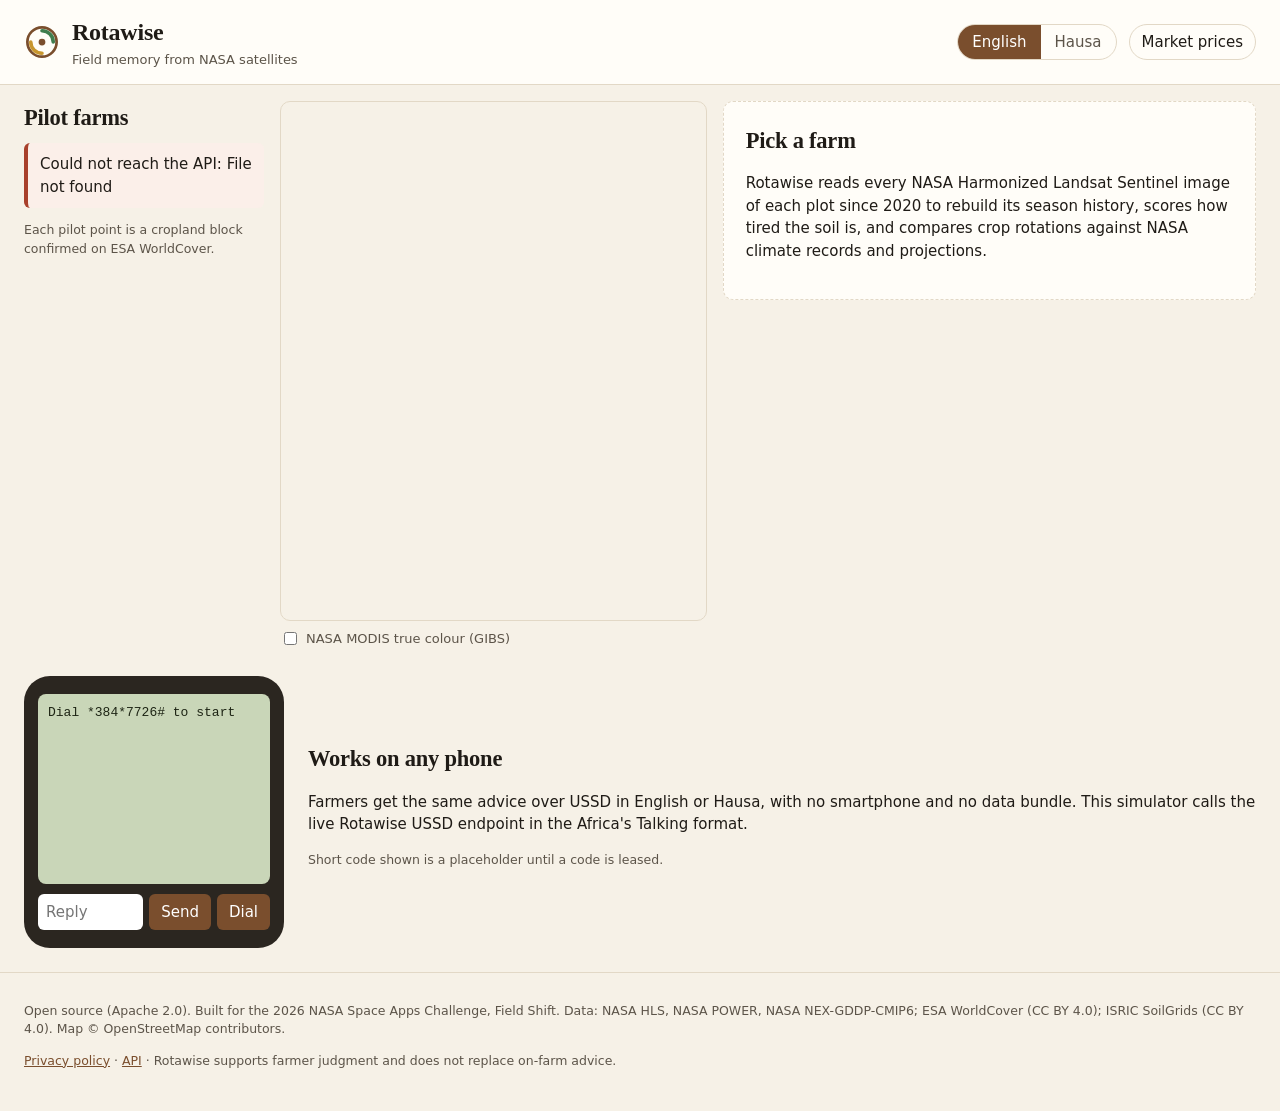
==== commit 3e05481f: "Skip half-observed seasons, drop rain outlier years, update dashboard copy" ====
--- a/web/index.html
+++ b/web/index.html
@@ -44,7 +44,7 @@
     <aside class="farms" aria-label="Pilot farms">
       <h2>Pilot farms</h2>
       <ul id="farmList"></ul>
-      <p class="fine">Coordinates marked <em>unverified</em> are approximate LGA locations.</p>
+      <p class="fine">Each pilot point is a cropland block confirmed on ESA WorldCover.</p>
     </aside>
 
     <section class="mapwrap" aria-label="Map">
@@ -55,7 +55,7 @@
     <section class="detail" id="detail" aria-live="polite">
       <div class="empty">
         <h2>Pick a farm</h2>
-        <p>Rotawise reads ten years of NASA Harmonized Landsat Sentinel imagery to rebuild each plot's season history, scores how tired the soil is, and compares crop rotations against NASA rainfall and climate projections.</p>
+        <p>Rotawise reads every NASA Harmonized Landsat Sentinel image of each plot since 2020 to rebuild its season history, scores how tired the soil is, and compares crop rotations against NASA climate records and projections.</p>
       </div>
     </section>
   </main>
@@ -77,7 +77,7 @@
   </section>
 
   <footer class="foot">
-    <p>Open source (Apache 2.0). Built for the 2026 NASA Space Apps Challenge, Field Shift. Data: NASA HLS, MODIS, GPM IMERG, POWER, NEX-GDDP-CMIP6, SRTM; iSDAsoil (CC BY 4.0). Map © OpenStreetMap contributors.</p>
+    <p>Open source (Apache 2.0). Built for the 2026 NASA Space Apps Challenge, Field Shift. Data: NASA HLS, NASA POWER, NASA NEX-GDDP-CMIP6; ESA WorldCover (CC BY 4.0); ISRIC SoilGrids (CC BY 4.0). Map © OpenStreetMap contributors.</p>
     <p><a href="privacy.html">Privacy policy</a> · <a href="/api/docs">API</a> · Rotawise supports farmer judgment and does not replace on-farm advice.</p>
   </footer>
 
